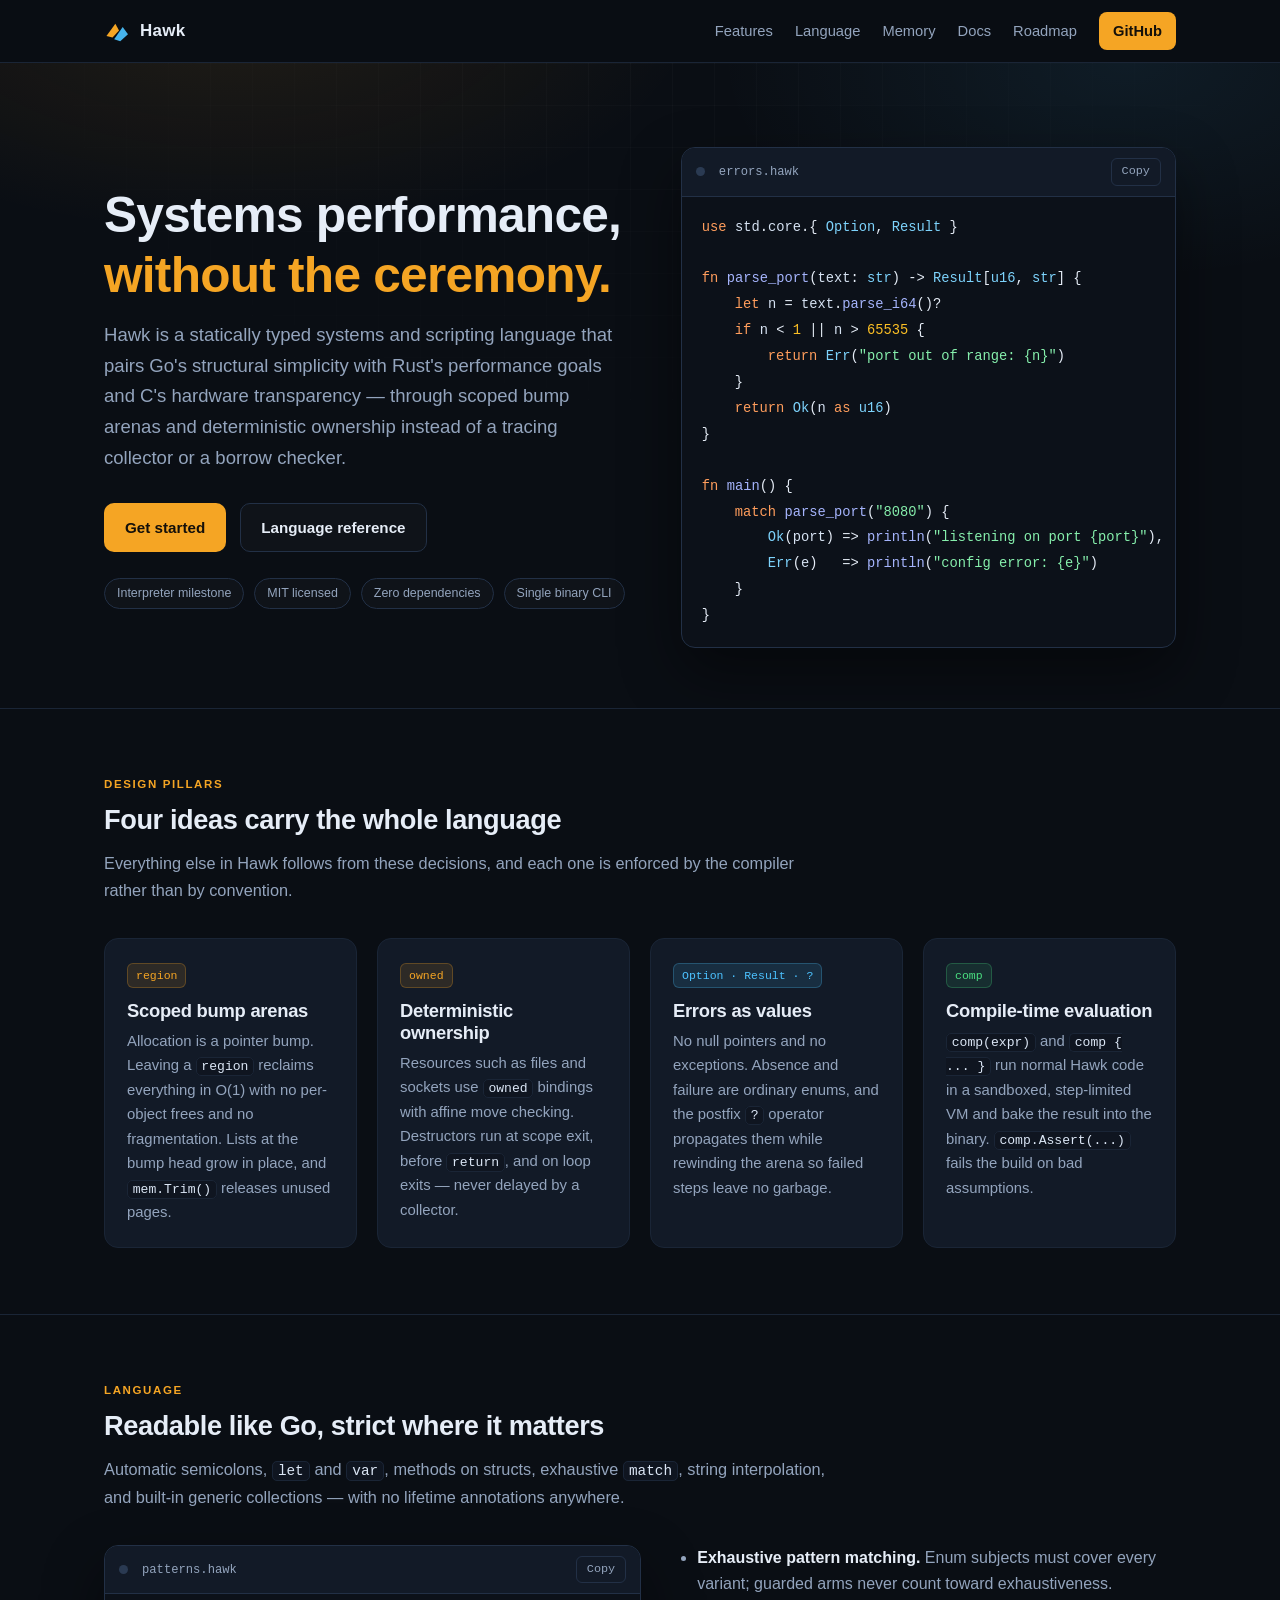
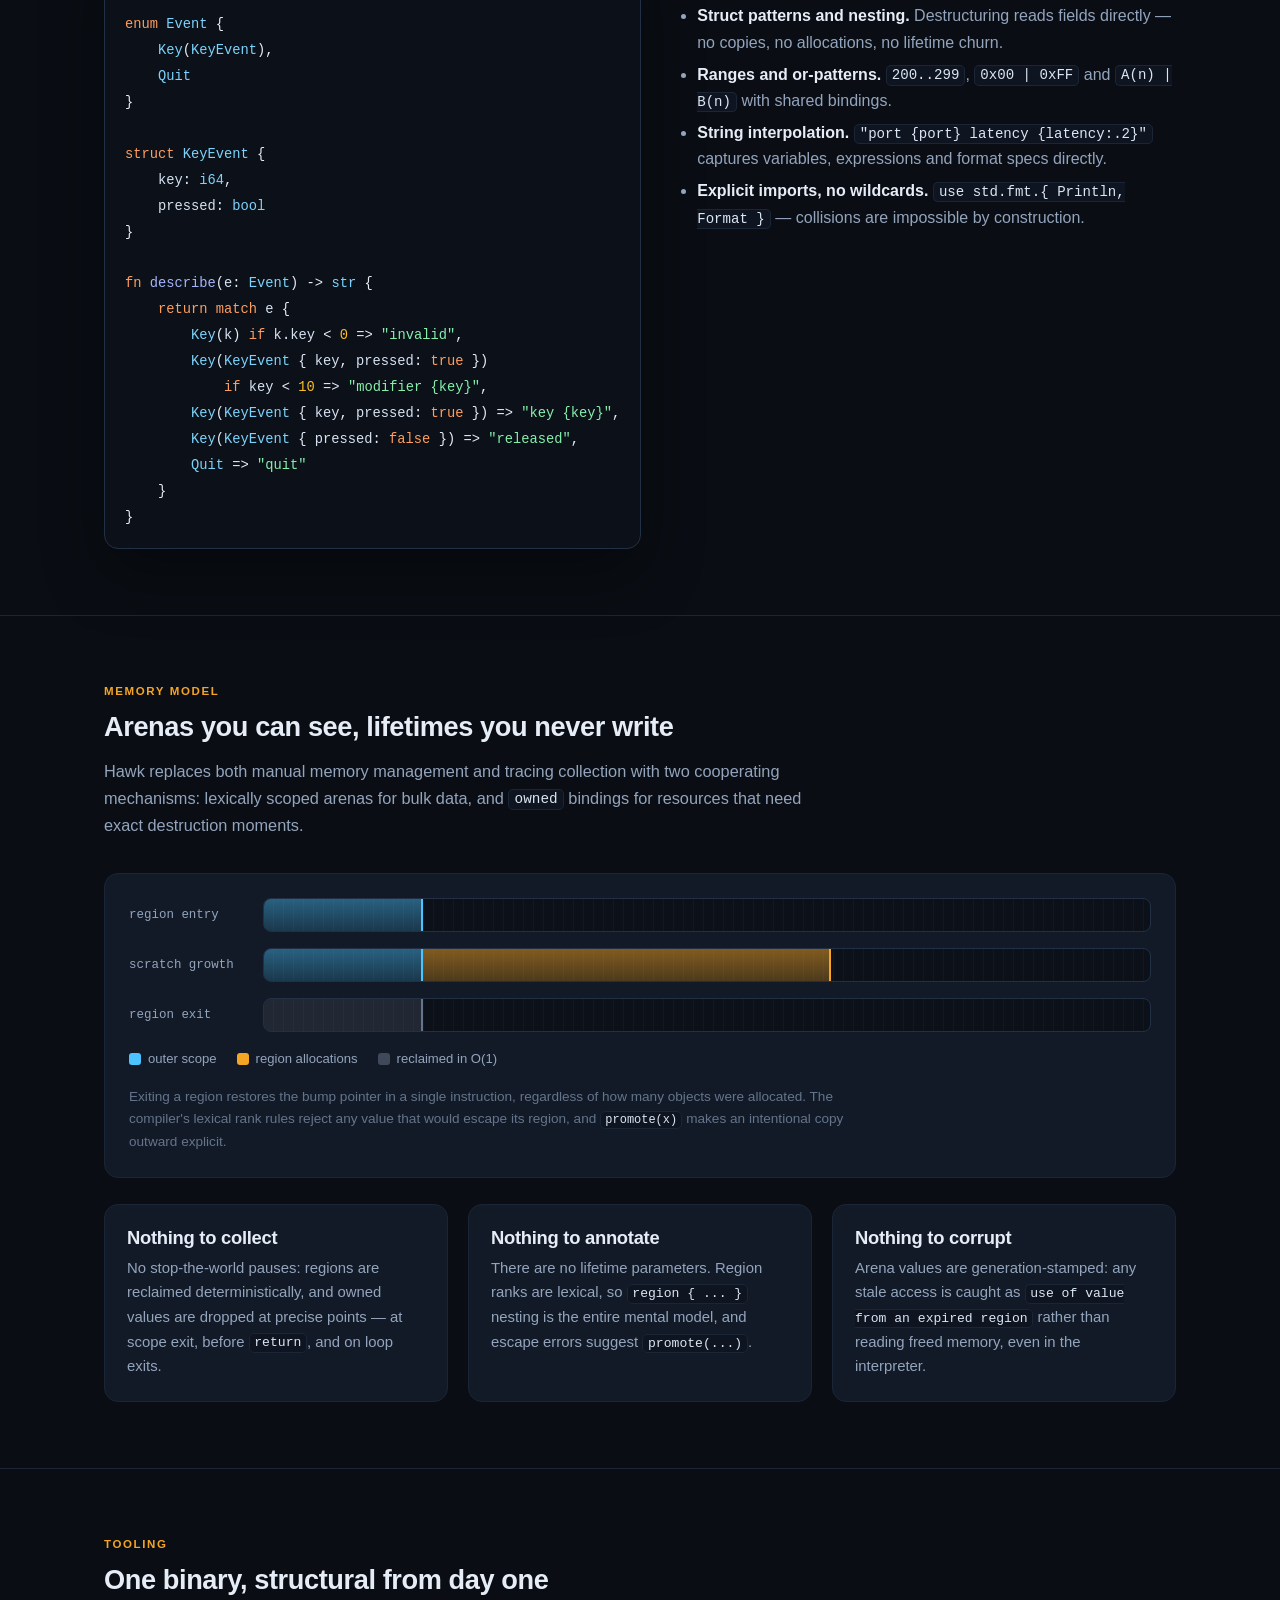
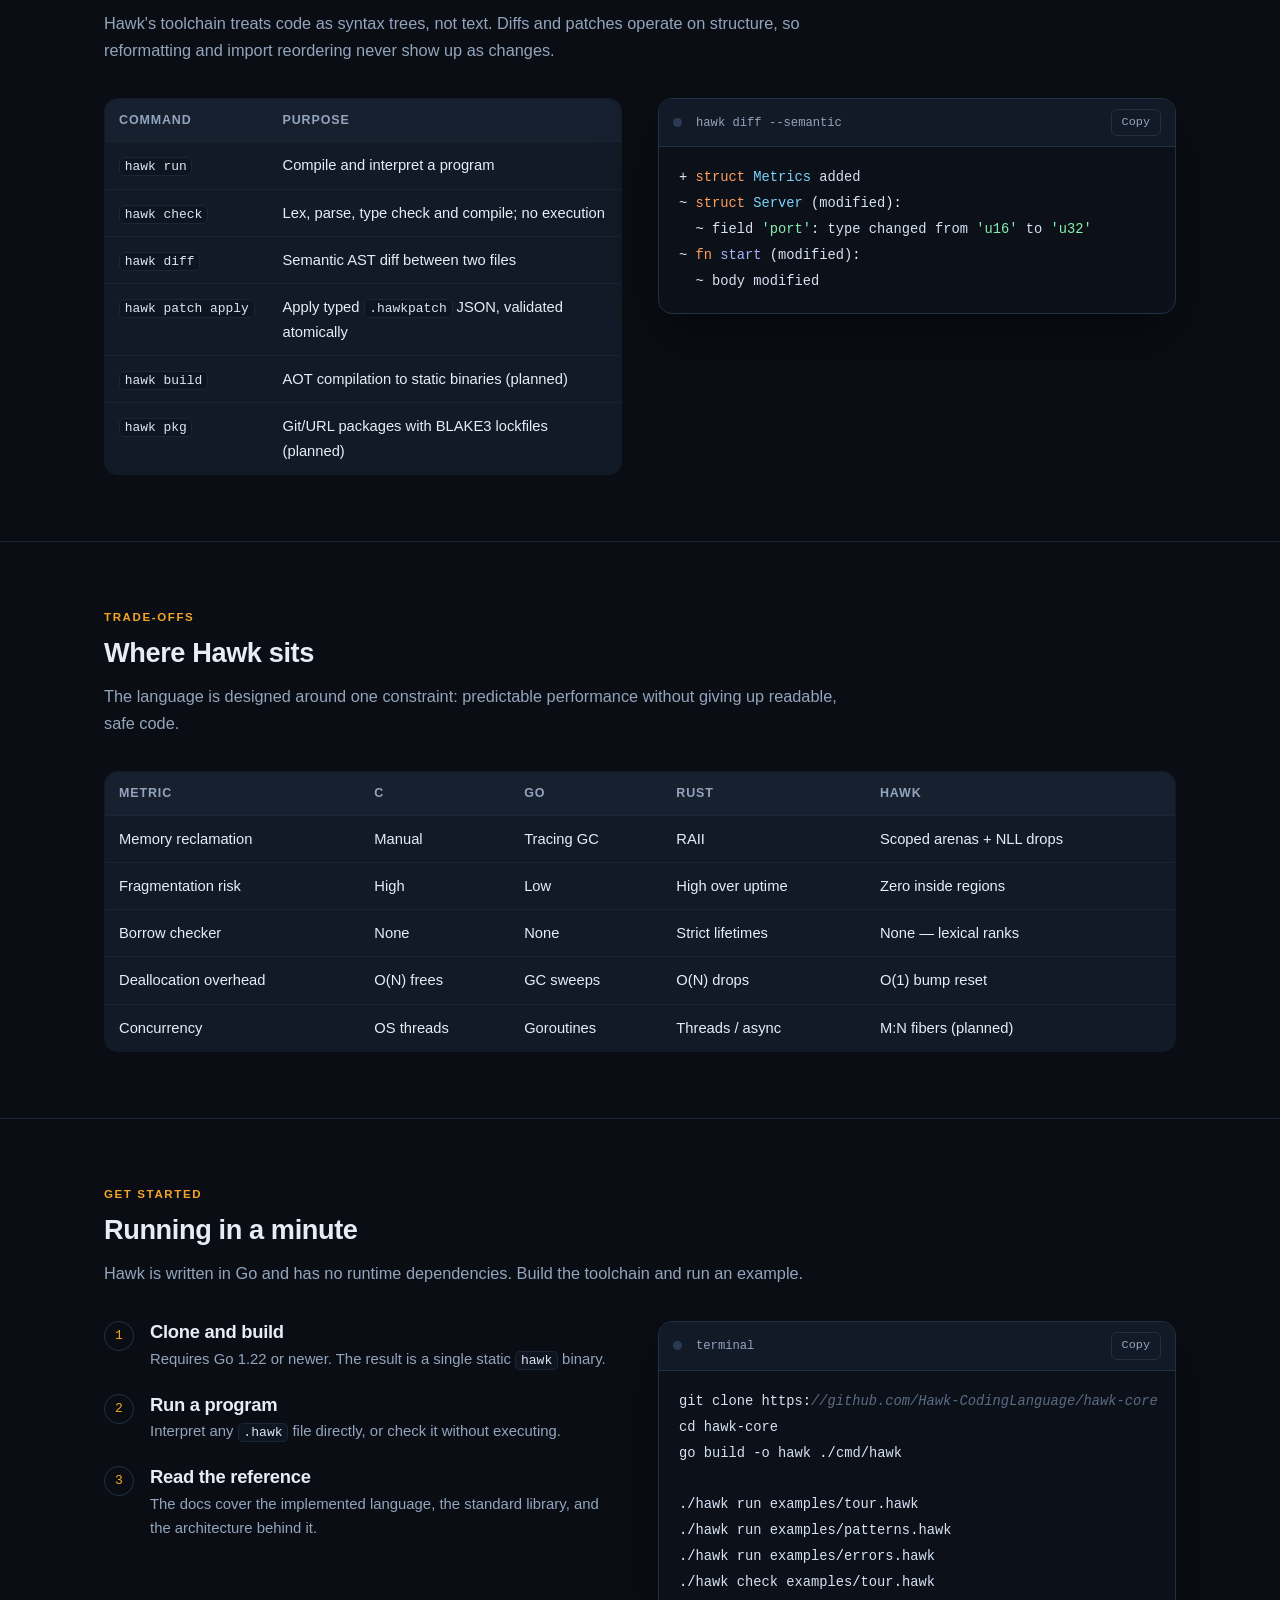
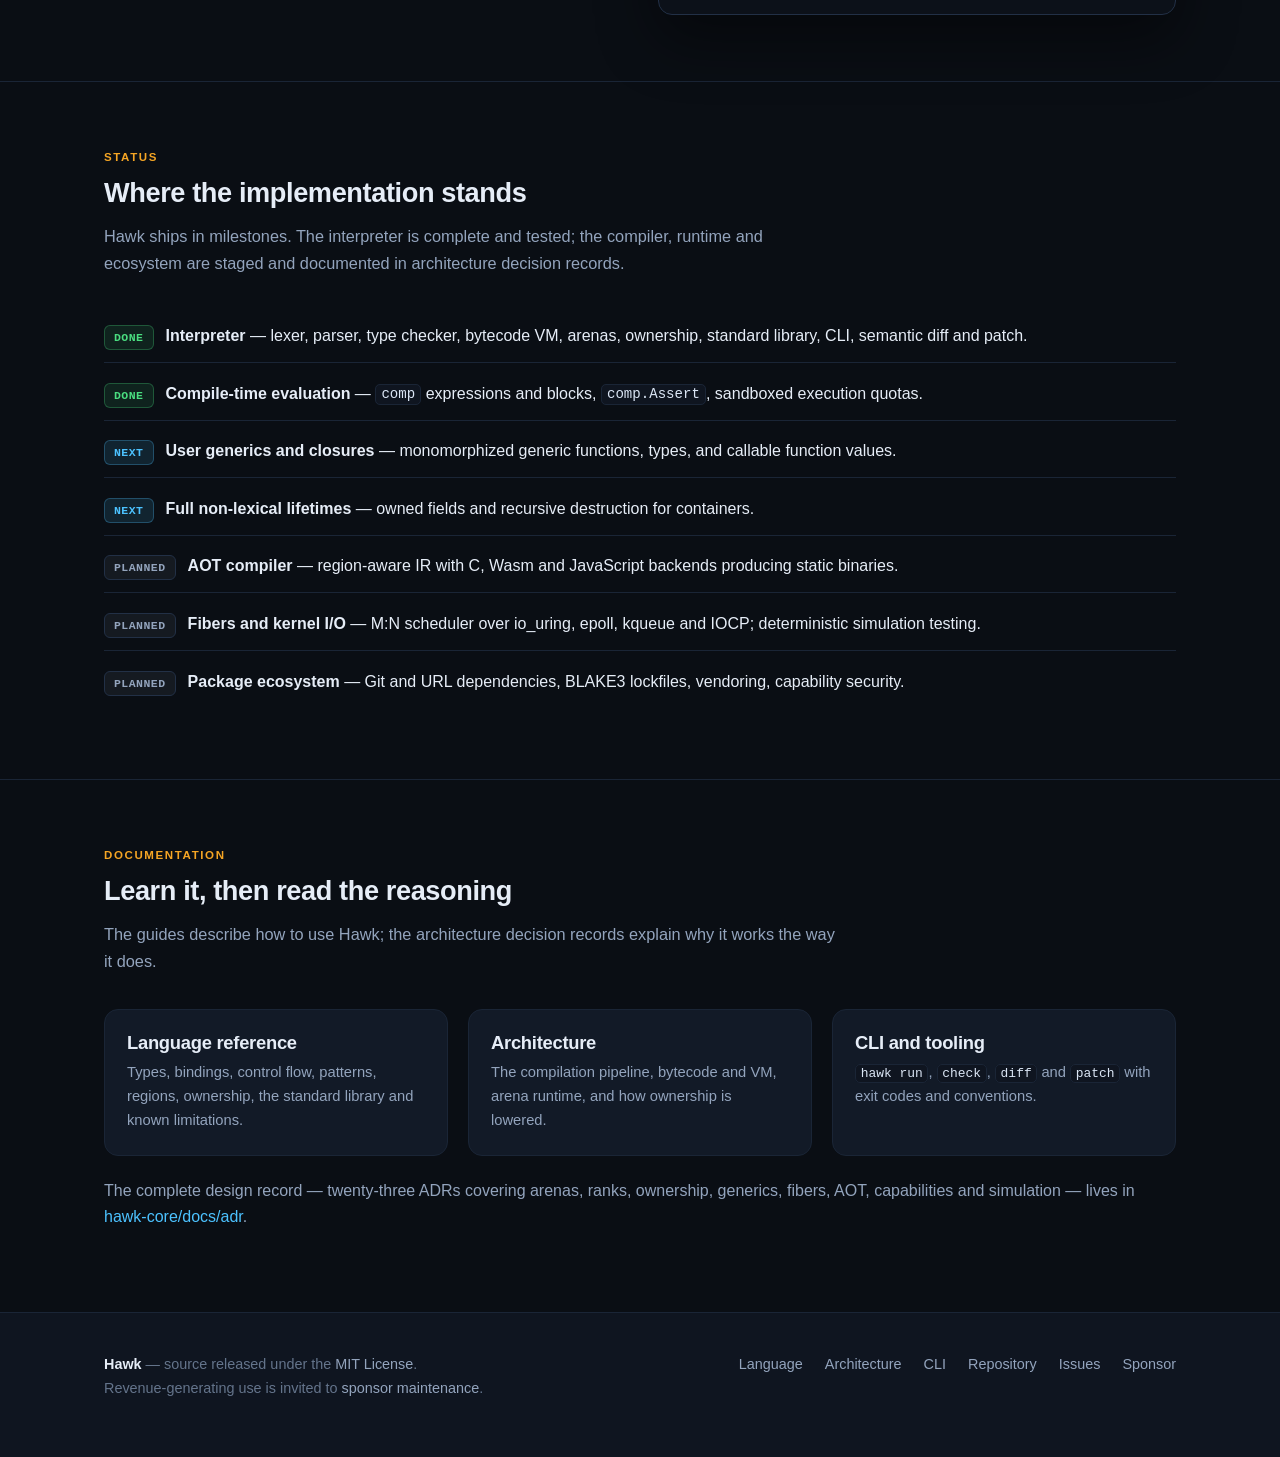
==== index.html @ a1234c40 "Add Hawk language website A dependency-free static site for the Hawk programming language: landing p" ====
<!DOCTYPE html>
<html lang="en">
<head>
<meta charset="utf-8">
<meta name="viewport" content="width=device-width, initial-scale=1">
<title>Hawk — a systems language without a GC or a borrow checker</title>
<meta name="description" content="Hawk is a statically typed systems and scripting language combining Go's structural simplicity, Rust's performance goals, and C's hardware transparency through scoped bump arenas and deterministic ownership.">
<meta property="og:title" content="Hawk — a systems language without a GC or a borrow checker">
<meta property="og:description" content="Scoped arenas, deterministic ownership, errors as values, compile-time evaluation. Interpreted today, AOT-compiled tomorrow.">
<meta property="og:type" content="website">
<link rel="icon" href="assets/logo.svg" type="image/svg+xml">
<link rel="stylesheet" href="assets/style.css">
</head>
<body>
<a class="skip-link" href="#main">Skip to content</a>

<header class="site">
  <div class="wrap nav">
    <a class="brand" href="index.html">
      <svg width="26" height="26" viewBox="0 0 32 32" aria-hidden="true">
        <path d="M3 22 L14 7 L18.5 15.5 L10.5 24 Z" fill="#f5a524"/>
        <path d="M12.5 26 L23 11 L29.5 20 L20 28.5 Z" fill="#4cc2ff" opacity="0.92"/>
      </svg>
      Hawk
    </a>
    <nav class="nav-links" aria-label="Main">
      <a href="#features">Features</a>
      <a href="#language">Language</a>
      <a href="#memory">Memory</a>
      <a href="docs/language.html">Docs</a>
      <a href="#roadmap">Roadmap</a>
      <a class="cta" href="https://github.com/Hawk-CodingLanguage/hawk-core">GitHub</a>
    </nav>
  </div>
</header>

<main id="main">

<section class="hero">
  <div class="wrap hero-grid">
    <div>
      <h1>Systems performance,<br><span class="accent">without the ceremony.</span></h1>
      <p class="lede">
        Hawk is a statically typed systems and scripting language that pairs Go's
        structural simplicity with Rust's performance goals and C's hardware
        transparency — through scoped bump arenas and deterministic ownership
        instead of a tracing collector or a borrow checker.
      </p>
      <div class="hero-actions">
        <a class="btn btn-primary" href="#start">Get started</a>
        <a class="btn btn-ghost" href="docs/language.html">Language reference</a>
      </div>
      <div class="pills">
        <span class="pill">Interpreter milestone</span>
        <span class="pill">MIT licensed</span>
        <span class="pill">Zero dependencies</span>
        <span class="pill">Single binary CLI</span>
      </div>
    </div>

    <div class="code">
      <div class="code-head"><span class="dot"></span><span class="title">errors.hawk</span></div>
      <pre><code class="hawk">use std.core.{ Option, Result }

fn parse_port(text: str) -&gt; Result[u16, str] {
    let n = text.parse_i64()?
    if n &lt; 1 || n &gt; 65535 {
        return Err("port out of range: {n}")
    }
    return Ok(n as u16)
}

fn main() {
    match parse_port("8080") {
        Ok(port) =&gt; println("listening on port {port}"),
        Err(e)   =&gt; println("config error: {e}")
    }
}</code></pre>
    </div>
  </div>
</section>

<section id="features">
  <div class="wrap">
    <div class="section-head">
      <div class="kicker">Design pillars</div>
      <h2>Four ideas carry the whole language</h2>
      <p>Everything else in Hawk follows from these decisions, and each one is enforced by the compiler rather than by convention.</p>
    </div>
    <div class="grid grid-4">
      <div class="card">
        <div class="tag">region</div>
        <h3>Scoped bump arenas</h3>
        <p>Allocation is a pointer bump. Leaving a <code>region</code> reclaims everything in O(1) with no per-object frees and no fragmentation. Lists at the bump head grow in place, and <code>mem.Trim()</code> releases unused pages.</p>
      </div>
      <div class="card">
        <div class="tag">owned</div>
        <h3>Deterministic ownership</h3>
        <p>Resources such as files and sockets use <code>owned</code> bindings with affine move checking. Destructors run at scope exit, before <code>return</code>, and on loop exits — never delayed by a collector.</p>
      </div>
      <div class="card">
        <div class="tag blue">Option · Result · ?</div>
        <h3>Errors as values</h3>
        <p>No null pointers and no exceptions. Absence and failure are ordinary enums, and the postfix <code>?</code> operator propagates them while rewinding the arena so failed steps leave no garbage.</p>
      </div>
      <div class="card">
        <div class="tag green">comp</div>
        <h3>Compile-time evaluation</h3>
        <p><code>comp(expr)</code> and <code>comp { ... }</code> run normal Hawk code in a sandboxed, step-limited VM and bake the result into the binary. <code>comp.Assert(...)</code> fails the build on bad assumptions.</p>
      </div>
    </div>
  </div>
</section>

<section id="language">
  <div class="wrap">
    <div class="section-head">
      <div class="kicker">Language</div>
      <h2>Readable like Go, strict where it matters</h2>
      <p>Automatic semicolons, <code>let</code> and <code>var</code>, methods on structs, exhaustive <code>match</code>, string interpolation, and built-in generic collections — with no lifetime annotations anywhere.</p>
    </div>

    <div class="split">
      <div>
        <div class="code">
          <div class="code-head"><span class="dot"></span><span class="title">patterns.hawk</span></div>
          <pre><code class="hawk">enum Event {
    Key(KeyEvent),
    Quit
}

struct KeyEvent {
    key: i64,
    pressed: bool
}

fn describe(e: Event) -&gt; str {
    return match e {
        Key(k) if k.key &lt; 0 =&gt; "invalid",
        Key(KeyEvent { key, pressed: true })
            if key &lt; 10 =&gt; "modifier {key}",
        Key(KeyEvent { key, pressed: true }) =&gt; "key {key}",
        Key(KeyEvent { pressed: false }) =&gt; "released",
        Quit =&gt; "quit"
    }
}</code></pre>
        </div>
      </div>
      <div class="prose">
        <ul>
          <li><strong>Exhaustive pattern matching.</strong> Enum subjects must cover every variant; guarded arms never count toward exhaustiveness.</li>
          <li><strong>Struct patterns and nesting.</strong> Destructuring reads fields directly — no copies, no allocations, no lifetime churn.</li>
          <li><strong>Ranges and or-patterns.</strong> <code>200..299</code>, <code>0x00 | 0xFF</code> and <code>A(n) | B(n)</code> with shared bindings.</li>
          <li><strong>String interpolation.</strong> <code>"port {port} latency {latency:.2}"</code> captures variables, expressions and format specs directly.</li>
          <li><strong>Explicit imports, no wildcards.</strong> <code>use std.fmt.{ Println, Format }</code> — collisions are impossible by construction.</li>
        </ul>
      </div>
    </div>
  </div>
</section>

<section id="memory">
  <div class="wrap">
    <div class="section-head">
      <div class="kicker">Memory model</div>
      <h2>Arenas you can see, lifetimes you never write</h2>
      <p>Hawk replaces both manual memory management and tracing collection with two cooperating mechanisms: lexically scoped arenas for bulk data, and <code>owned</code> bindings for resources that need exact destruction moments.</p>
    </div>

    <div class="arena">
      <div class="arena-row">
        <div class="arena-label">region entry</div>
        <div class="arena-track">
          <div class="arena-used blue" style="width: 18%"></div>
        </div>
      </div>
      <div class="arena-row">
        <div class="arena-label">scratch growth</div>
        <div class="arena-track">
          <div class="arena-used blue" style="width: 18%"></div>
          <div class="arena-used" style="width: 46%"></div>
        </div>
      </div>
      <div class="arena-row">
        <div class="arena-label">region exit</div>
        <div class="arena-track">
          <div class="arena-used grey" style="width: 18%"></div>
        </div>
      </div>
      <div class="arena-legend">
        <span class="legend-key"><span class="legend-swatch" style="background:#4cc2ff"></span> outer scope</span>
        <span class="legend-key"><span class="legend-swatch" style="background:#f5a524"></span> region allocations</span>
        <span class="legend-key"><span class="legend-swatch" style="background:rgba(148,163,184,0.35)"></span> reclaimed in O(1)</span>
      </div>
      <p class="arena-note" style="margin-top:16px;margin-bottom:0">
        Exiting a region restores the bump pointer in a single instruction, regardless of how many
        objects were allocated. The compiler's lexical rank rules reject any value that would escape
        its region, and <code>promote(x)</code> makes an intentional copy outward explicit.
      </p>
    </div>

    <div class="grid grid-3" style="margin-top:26px">
      <div class="card">
        <h3>Nothing to collect</h3>
        <p>No stop-the-world pauses: regions are reclaimed deterministically, and owned values are dropped at precise points — at scope exit, before <code>return</code>, and on loop exits.</p>
      </div>
      <div class="card">
        <h3>Nothing to annotate</h3>
        <p>There are no lifetime parameters. Region ranks are lexical, so <code>region { ... }</code> nesting is the entire mental model, and escape errors suggest <code>promote(...)</code>.</p>
      </div>
      <div class="card">
        <h3>Nothing to corrupt</h3>
        <p>Arena values are generation-stamped: any stale access is caught as <code>use of value from an expired region</code> rather than reading freed memory, even in the interpreter.</p>
      </div>
    </div>
  </div>
</section>

<section id="tooling">
  <div class="wrap">
    <div class="section-head">
      <div class="kicker">Tooling</div>
      <h2>One binary, structural from day one</h2>
      <p>Hawk's toolchain treats code as syntax trees, not text. Diffs and patches operate on structure, so reformatting and import reordering never show up as changes.</p>
    </div>

    <div class="split">
      <div>
        <table>
          <thead><tr><th>Command</th><th>Purpose</th></tr></thead>
          <tbody>
            <tr><td><code>hawk run</code></td><td>Compile and interpret a program</td></tr>
            <tr><td><code>hawk check</code></td><td>Lex, parse, type check and compile; no execution</td></tr>
            <tr><td><code>hawk diff</code></td><td>Semantic AST diff between two files</td></tr>
            <tr><td><code>hawk patch apply</code></td><td>Apply typed <code>.hawkpatch</code> JSON, validated atomically</td></tr>
            <tr><td><code>hawk build</code></td><td>AOT compilation to static binaries (planned)</td></tr>
            <tr><td><code>hawk pkg</code></td><td>Git/URL packages with BLAKE3 lockfiles (planned)</td></tr>
          </tbody>
        </table>
      </div>
      <div>
        <div class="code">
          <div class="code-head"><span class="dot"></span><span class="title">hawk diff --semantic</span></div>
          <pre><code class="hawk">+ struct Metrics added
~ struct Server (modified):
  ~ field 'port': type changed from 'u16' to 'u32'
~ fn start (modified):
  ~ body modified</code></pre>
        </div>
      </div>
    </div>
  </div>
</section>

<section id="compare">
  <div class="wrap">
    <div class="section-head">
      <div class="kicker">Trade-offs</div>
      <h2>Where Hawk sits</h2>
      <p>The language is designed around one constraint: predictable performance without giving up readable, safe code.</p>
    </div>
    <table>
      <thead>
        <tr><th>Metric</th><th>C</th><th>Go</th><th>Rust</th><th>Hawk</th></tr>
      </thead>
      <tbody>
        <tr><td>Memory reclamation</td><td>Manual</td><td>Tracing GC</td><td>RAII</td><td>Scoped arenas + NLL drops</td></tr>
        <tr><td>Fragmentation risk</td><td>High</td><td>Low</td><td>High over uptime</td><td>Zero inside regions</td></tr>
        <tr><td>Borrow checker</td><td>None</td><td>None</td><td>Strict lifetimes</td><td>None — lexical ranks</td></tr>
        <tr><td>Deallocation overhead</td><td>O(N) frees</td><td>GC sweeps</td><td>O(N) drops</td><td>O(1) bump reset</td></tr>
        <tr><td>Concurrency</td><td>OS threads</td><td>Goroutines</td><td>Threads / async</td><td>M:N fibers (planned)</td></tr>
      </tbody>
    </table>
  </div>
</section>

<section id="start">
  <div class="wrap">
    <div class="section-head">
      <div class="kicker">Get started</div>
      <h2>Running in a minute</h2>
      <p>Hawk is written in Go and has no runtime dependencies. Build the toolchain and run an example.</p>
    </div>
    <div class="split">
      <div>
        <div class="step">
          <div class="step-num">1</div>
          <div>
            <h3>Clone and build</h3>
            <p>Requires Go 1.22 or newer. The result is a single static <code>hawk</code> binary.</p>
          </div>
        </div>
        <div class="step">
          <div class="step-num">2</div>
          <div>
            <h3>Run a program</h3>
            <p>Interpret any <code>.hawk</code> file directly, or check it without executing.</p>
          </div>
        </div>
        <div class="step">
          <div class="step-num">3</div>
          <div>
            <h3>Read the reference</h3>
            <p>The docs cover the implemented language, the standard library, and the architecture behind it.</p>
          </div>
        </div>
      </div>
      <div class="code">
        <div class="code-head"><span class="dot"></span><span class="title">terminal</span></div>
        <pre><code class="hawk">git clone https://github.com/Hawk-CodingLanguage/hawk-core
cd hawk-core
go build -o hawk ./cmd/hawk

./hawk run examples/tour.hawk
./hawk run examples/patterns.hawk
./hawk run examples/errors.hawk
./hawk check examples/tour.hawk</code></pre>
      </div>
    </div>
  </div>
</section>

<section id="roadmap">
  <div class="wrap">
    <div class="section-head">
      <div class="kicker">Status</div>
      <h2>Where the implementation stands</h2>
      <p>Hawk ships in milestones. The interpreter is complete and tested; the compiler, runtime and ecosystem are staged and documented in architecture decision records.</p>
    </div>
    <ul class="status">
      <li>
        <span class="badge done">Done</span>
        <span><span class="what">Interpreter</span> — lexer, parser, type checker, bytecode VM, arenas, ownership, standard library, CLI, semantic diff and patch.</span>
      </li>
      <li>
        <span class="badge done">Done</span>
        <span><span class="what">Compile-time evaluation</span> — <code>comp</code> expressions and blocks, <code>comp.Assert</code>, sandboxed execution quotas.</span>
      </li>
      <li>
        <span class="badge next">Next</span>
        <span><span class="what">User generics and closures</span> — monomorphized generic functions, types, and callable function values.</span>
      </li>
      <li>
        <span class="badge next">Next</span>
        <span><span class="what">Full non-lexical lifetimes</span> — owned fields and recursive destruction for containers.</span>
      </li>
      <li>
        <span class="badge plan">Planned</span>
        <span><span class="what">AOT compiler</span> — region-aware IR with C, Wasm and JavaScript backends producing static binaries.</span>
      </li>
      <li>
        <span class="badge plan">Planned</span>
        <span><span class="what">Fibers and kernel I/O</span> — M:N scheduler over io_uring, epoll, kqueue and IOCP; deterministic simulation testing.</span>
      </li>
      <li>
        <span class="badge plan">Planned</span>
        <span><span class="what">Package ecosystem</span> — Git and URL dependencies, BLAKE3 lockfiles, vendoring, capability security.</span>
      </li>
    </ul>
  </div>
</section>

<section id="docs">
  <div class="wrap">
    <div class="section-head">
      <div class="kicker">Documentation</div>
      <h2>Learn it, then read the reasoning</h2>
      <p>The guides describe how to use Hawk; the architecture decision records explain why it works the way it does.</p>
    </div>
    <div class="grid grid-3">
      <a class="card doc-card" href="docs/language.html">
        <h3>Language reference</h3>
        <p>Types, bindings, control flow, patterns, regions, ownership, the standard library and known limitations.</p>
      </a>
      <a class="card doc-card" href="docs/architecture.html">
        <h3>Architecture</h3>
        <p>The compilation pipeline, bytecode and VM, arena runtime, and how ownership is lowered.</p>
      </a>
      <a class="card doc-card" href="docs/cli.html">
        <h3>CLI and tooling</h3>
        <p><code>hawk run</code>, <code>check</code>, <code>diff</code> and <code>patch</code> with exit codes and conventions.</p>
      </a>
    </div>
    <p style="margin-top:22px;color:var(--muted)">
      The complete design record — twenty-three ADRs covering arenas, ranks, ownership, generics,
      fibers, AOT, capabilities and simulation — lives in
      <a href="https://github.com/Hawk-CodingLanguage/hawk-core/tree/main/docs/adr">hawk-core/docs/adr</a>.
    </p>
  </div>
</section>

</main>

<footer class="site">
  <div class="wrap footer-grid">
    <div>
      <strong style="color:var(--text)">Hawk</strong> — source released under the
      <a href="https://github.com/Hawk-CodingLanguage/hawk-core/blob/main/LICENSE">MIT License</a>.
      <br>
      Revenue-generating use is invited to
      <a href="https://github.com/sponsors/Hawk-CodingLanguage">sponsor maintenance</a>.
    </div>
    <div class="footer-links">
      <a href="docs/language.html">Language</a>
      <a href="docs/architecture.html">Architecture</a>
      <a href="docs/cli.html">CLI</a>
      <a href="https://github.com/Hawk-CodingLanguage/hawk-core">Repository</a>
      <a href="https://github.com/Hawk-CodingLanguage/hawk-core/issues">Issues</a>
      <a href="https://github.com/sponsors/Hawk-CodingLanguage">Sponsor</a>
    </div>
  </div>
</footer>

<script src="assets/highlight.js"></script>
</body>
</html>
---- assets/style.css ----
:root {
  --bg: #0a0e14;
  --bg-soft: #0f1520;
  --panel: #121a27;
  --panel-2: #16202f;
  --border: #223046;
  --border-soft: #1a2536;
  --text: #e6edf7;
  --muted: #93a4bd;
  --faint: #64748b;
  --accent: #f5a524;
  --accent-soft: #f7b955;
  --accent-dim: rgba(245, 165, 36, 0.12);
  --blue: #4cc2ff;
  --blue-dim: rgba(76, 194, 255, 0.12);
  --green: #4ade80;
  --red: #f87171;
  --radius: 14px;
  --radius-sm: 9px;
  --mono: ui-monospace, "SF Mono", SFMono-Regular, Menlo, Consolas, "Liberation Mono", monospace;
  --sans: -apple-system, BlinkMacSystemFont, "Segoe UI", Roboto, "Helvetica Neue", Arial, sans-serif;
  --maxw: 1120px;
}

* { box-sizing: border-box; }

html { scroll-behavior: smooth; }

body {
  margin: 0;
  background: var(--bg);
  color: var(--text);
  font-family: var(--sans);
  font-size: 16px;
  line-height: 1.65;
  -webkit-font-smoothing: antialiased;
  text-rendering: optimizeLegibility;
}

::selection { background: rgba(245, 165, 36, 0.28); }

a { color: var(--blue); text-decoration: none; }
a:hover { text-decoration: underline; }

h1, h2, h3, h4 { line-height: 1.2; margin: 0 0 0.5em; font-weight: 650; letter-spacing: -0.015em; }
h1 { font-size: 2.6rem; }
h2 { font-size: 1.7rem; margin-top: 0; }
h3 { font-size: 1.15rem; }
p { margin: 0 0 1em; }
ul, ol { margin: 0 0 1em; padding-left: 1.25em; }
li { margin-bottom: 0.35em; }

code, pre, kbd { font-family: var(--mono); }
code {
  font-size: 0.88em;
  background: var(--bg-soft);
  border: 1px solid var(--border-soft);
  border-radius: 5px;
  padding: 0.08em 0.36em;
  color: #dbe6f5;
}
pre code { background: none; border: 0; padding: 0; font-size: 0.86rem; color: inherit; }

.skip-link {
  position: absolute; left: -9999px; top: 0;
  background: var(--accent); color: #131313; padding: 10px 16px; z-index: 100;
  border-radius: 0 0 var(--radius-sm) 0;
}
.skip-link:focus { left: 0; }

.wrap { max-width: var(--maxw); margin: 0 auto; padding: 0 24px; }

/* ---------- header ---------- */
header.site {
  position: sticky; top: 0; z-index: 50;
  background: rgba(10, 14, 20, 0.82);
  backdrop-filter: blur(10px);
  border-bottom: 1px solid var(--border-soft);
}
.nav {
  display: flex; align-items: center; gap: 26px;
  height: 62px;
}
.brand {
  display: flex; align-items: center; gap: 10px;
  color: var(--text); font-weight: 700; font-size: 1.06rem; letter-spacing: 0.02em;
}
.brand:hover { text-decoration: none; }
.brand svg { display: block; }
.nav-links { display: flex; gap: 22px; margin-left: auto; align-items: center; }
.nav-links a { color: var(--muted); font-size: 0.92rem; font-weight: 500; }
.nav-links a:hover { color: var(--text); text-decoration: none; }
.nav-links a.cta {
  color: #14100a; background: var(--accent); padding: 7px 14px; border-radius: 8px;
  font-weight: 650;
}
.nav-links a.cta:hover { background: var(--accent-soft); }

/* ---------- hero ---------- */
.hero {
  position: relative; overflow: hidden;
  padding: 84px 0 60px;
  background:
    radial-gradient(760px 380px at 18% -10%, rgba(245, 165, 36, 0.10), transparent 62%),
    radial-gradient(680px 360px at 88% 0%, rgba(76, 194, 255, 0.08), transparent 60%);
  border-bottom: 1px solid var(--border-soft);
}
.hero::after {
  content: ""; position: absolute; inset: 0; pointer-events: none;
  background-image:
    linear-gradient(rgba(255,255,255,0.022) 1px, transparent 1px),
    linear-gradient(90deg, rgba(255,255,255,0.022) 1px, transparent 1px);
  background-size: 42px 42px;
  mask-image: radial-gradient(70% 80% at 50% 0%, black, transparent 85%);
}
.hero .wrap { position: relative; z-index: 1; }
.hero-grid {
  display: grid; grid-template-columns: 1.06fr 1fr; gap: 52px; align-items: center;
}
.hero h1 { font-size: 3.1rem; margin-bottom: 0.3em; }
.hero h1 .accent { color: var(--accent); }
.hero .lede { font-size: 1.16rem; color: var(--muted); max-width: 34em; margin-bottom: 1.6em; }
.hero-actions { display: flex; gap: 14px; flex-wrap: wrap; margin-bottom: 26px; }
.btn {
  display: inline-block; padding: 11px 20px; border-radius: 10px;
  font-weight: 650; font-size: 0.95rem; border: 1px solid transparent;
}
.btn:hover { text-decoration: none; }
.btn-primary { background: var(--accent); color: #14100a; }
.btn-primary:hover { background: var(--accent-soft); }
.btn-ghost { border-color: var(--border); color: var(--text); background: rgba(255,255,255,0.02); }
.btn-ghost:hover { border-color: var(--faint); }
.pills { display: flex; gap: 10px; flex-wrap: wrap; }
.pill {
  font-size: 0.78rem; color: var(--muted); border: 1px solid var(--border);
  border-radius: 999px; padding: 4px 12px; background: rgba(255,255,255,0.02);
}

/* ---------- code windows ---------- */
.code {
  background: #0c1119;
  border: 1px solid var(--border);
  border-radius: var(--radius);
  overflow: hidden;
  box-shadow: 0 24px 60px rgba(0, 0, 0, 0.45);
}
.code-head {
  display: flex; align-items: center; gap: 10px;
  padding: 10px 14px;
  background: var(--panel);
  border-bottom: 1px solid var(--border);
  font-family: var(--mono); font-size: 0.76rem; color: var(--muted);
}
.code-head .dot { width: 9px; height: 9px; border-radius: 50%; background: #2a3a52; }
.code-head .title { margin-left: 4px; }
.code-head .copy {
  margin-left: auto; font: inherit; font-size: 0.74rem;
  background: transparent; color: var(--muted); border: 1px solid var(--border);
  border-radius: 6px; padding: 3px 10px; cursor: pointer;
}
.code-head .copy:hover { color: var(--text); border-color: var(--faint); }
.code pre { margin: 0; padding: 18px 20px; overflow-x: auto; line-height: 1.62; }

/* syntax */
.tok-k { color: #ff9d5c; }
.tok-t { color: #7dd3fc; }
.tok-f { color: #a5b4fc; }
.tok-s { color: #86efac; }
.tok-n { color: #fbbf24; }
.tok-c { color: #5b6b82; font-style: italic; }
.tok-p { color: #d6e2f2; }

/* ---------- sections ---------- */
section { padding: 66px 0; border-bottom: 1px solid var(--border-soft); }
section:last-of-type { border-bottom: 0; }
.section-head { max-width: 46rem; margin-bottom: 34px; }
.section-head p { color: var(--muted); font-size: 1.02rem; margin: 0; }
.kicker {
  text-transform: uppercase; letter-spacing: 0.14em; font-size: 0.72rem;
  color: var(--accent); font-weight: 700; margin-bottom: 10px;
}

.grid { display: grid; gap: 20px; }
.grid-2 { grid-template-columns: repeat(2, minmax(0, 1fr)); }
.grid-3 { grid-template-columns: repeat(3, minmax(0, 1fr)); }
.grid-4 { grid-template-columns: repeat(4, minmax(0, 1fr)); }

.card {
  background: var(--panel);
  border: 1px solid var(--border-soft);
  border-radius: var(--radius);
  padding: 22px;
}
.card h3 { margin-bottom: 0.35em; }
.card p { color: var(--muted); font-size: 0.93rem; margin: 0; }
.card .tag {
  display: inline-block; font-family: var(--mono); font-size: 0.72rem;
  color: var(--accent); background: var(--accent-dim);
  border: 1px solid rgba(245, 165, 36, 0.25);
  border-radius: 6px; padding: 2px 8px; margin-bottom: 12px;
}
.card .tag.blue { color: var(--blue); background: var(--blue-dim); border-color: rgba(76,194,255,0.25); }
.card .tag.green { color: var(--green); background: rgba(74,222,128,0.1); border-color: rgba(74,222,128,0.25); }

.feature-icon { display: block; margin-bottom: 14px; color: var(--accent); }

/* memory diagram */
.arena {
  background: var(--panel); border: 1px solid var(--border-soft);
  border-radius: var(--radius); padding: 24px;
}
.arena-row { display: flex; align-items: center; gap: 14px; margin-bottom: 16px; }
.arena-label { font-family: var(--mono); font-size: 0.78rem; color: var(--muted); width: 120px; flex: none; }
.arena-track {
  position: relative; flex: 1; height: 34px; border-radius: 8px;
  background: repeating-linear-gradient(90deg, #0c1119 0 9px, #101828 9px 10px);
  border: 1px solid var(--border);
  display: flex; align-items: center; overflow: hidden;
}
.arena-used { height: 100%; background: linear-gradient(180deg, rgba(245,165,36,0.5), rgba(245,165,36,0.28)); border-right: 2px solid var(--accent); }
.arena-used.blue { background: linear-gradient(180deg, rgba(76,194,255,0.45), rgba(76,194,255,0.22)); border-right-color: var(--blue); }
.arena-used.grey { background: rgba(148,163,184,0.16); border-right-color: var(--faint); }
.arena-note { font-size: 0.85rem; color: var(--faint); max-width: 46rem; }
.arena-legend { display: flex; gap: 20px; flex-wrap: wrap; font-size: 0.82rem; color: var(--muted); margin-top: 8px; }
.legend-key { display: inline-flex; align-items: center; gap: 7px; }
.legend-swatch { width: 12px; height: 12px; border-radius: 3px; display: inline-block; }

/* table */
table {
  width: 100%; border-collapse: collapse; font-size: 0.92rem;
  background: var(--panel); border: 1px solid var(--border-soft); border-radius: var(--radius);
  overflow: hidden;
}
th, td { text-align: left; padding: 11px 14px; border-bottom: 1px solid var(--border-soft); vertical-align: top; }
th { background: var(--panel-2); font-size: 0.78rem; text-transform: uppercase; letter-spacing: 0.07em; color: var(--muted); }
tr:last-child td { border-bottom: 0; }
td code { white-space: nowrap; }

/* split layout */
.split { display: grid; grid-template-columns: 1fr 1fr; gap: 36px; align-items: start; }
.split .prose p { color: var(--muted); }
.prose ul { color: var(--muted); }
.prose strong { color: var(--text); }

/* steps */
.step { display: flex; gap: 16px; margin-bottom: 22px; }
.step-num {
  flex: none; width: 30px; height: 30px; border-radius: 50%;
  border: 1px solid var(--border); color: var(--accent);
  display: flex; align-items: center; justify-content: center;
  font-family: var(--mono); font-size: 0.82rem;
}
.step h3 { margin-bottom: 0.2em; }
.step p { color: var(--muted); margin: 0; font-size: 0.93rem; }

/* status list */
.status { list-style: none; padding: 0; margin: 0; }
.status li {
  display: flex; gap: 12px; align-items: baseline;
  padding: 12px 0; border-bottom: 1px solid var(--border-soft);
}
.status li:last-child { border-bottom: 0; }
.status .badge {
  flex: none; font-family: var(--mono); font-size: 0.72rem; letter-spacing: 0.04em;
  border-radius: 6px; padding: 2px 9px; text-transform: uppercase; font-weight: 600;
}
.badge.done { color: var(--green); background: rgba(74,222,128,0.1); border: 1px solid rgba(74,222,128,0.28); }
.badge.next { color: var(--blue); background: var(--blue-dim); border: 1px solid rgba(76,194,255,0.28); }
.badge.plan { color: var(--muted); background: rgba(148,163,184,0.08); border: 1px solid var(--border); }
.status .what { color: var(--text); font-weight: 550; }
.status .why { color: var(--faint); font-size: 0.88rem; display: block; }

/* doc cards */
.doc-card { display: block; color: inherit; }
.doc-card:hover { text-decoration: none; border-color: var(--faint); }
.doc-card h3 { margin-bottom: 0.3em; }
.doc-card p { color: var(--muted); font-size: 0.92rem; margin: 0; }

/* footer */
footer.site {
  padding: 40px 0 56px; color: var(--faint); font-size: 0.9rem;
  background: var(--bg-soft); border-top: 1px solid var(--border-soft);
}
.footer-grid { display: flex; gap: 40px; flex-wrap: wrap; justify-content: space-between; }
footer.site a { color: var(--muted); }
footer.site a:hover { color: var(--text); }
.footer-links { display: flex; gap: 22px; flex-wrap: wrap; }

/* docs pages */
.doc-wrap { max-width: 860px; margin: 0 auto; padding: 56px 24px 80px; }
.doc-wrap h1 { font-size: 2.1rem; }
.doc-wrap h2 { margin-top: 2.4em; padding-top: 0.6em; border-top: 1px solid var(--border-soft); }
.doc-wrap h3 { margin-top: 1.8em; }
.doc-wrap p, .doc-wrap li { color: #c3d0e2; }
.doc-wrap .lead { color: var(--muted); font-size: 1.08rem; }
.doc-wrap .code { margin: 18px 0 26px; }
.doc-wrap .callout {
  border-left: 3px solid var(--accent); background: var(--accent-dim);
  border-radius: 0 var(--radius-sm) var(--radius-sm) 0;
  padding: 14px 18px; margin: 20px 0; color: #e8d9bd; font-size: 0.94rem;
}
.doc-wrap .callout.blue { border-left-color: var(--blue); background: var(--blue-dim); color: #cfe8f7; }
.toc {
  border: 1px solid var(--border-soft); background: var(--panel);
  border-radius: var(--radius); padding: 18px 22px; margin-bottom: 36px;
}
.toc h3 { margin: 0 0 0.5em; font-size: 0.86rem; text-transform: uppercase; letter-spacing: 0.09em; color: var(--muted); }
.toc ol { margin: 0; padding-left: 1.2em; }
.toc li { margin: 0.2em 0; }
.toc a { color: var(--muted); }
.toc a:hover { color: var(--text); }
.doc-footer { margin-top: 56px; padding-top: 22px; border-top: 1px solid var(--border-soft); color: var(--faint); font-size: 0.88rem; }

@media (max-width: 980px) {
  .hero-grid { grid-template-columns: 1fr; gap: 40px; }
  .grid-4 { grid-template-columns: repeat(2, minmax(0, 1fr)); }
  .grid-3 { grid-template-columns: repeat(2, minmax(0, 1fr)); }
  .split { grid-template-columns: 1fr; }
}
@media (max-width: 640px) {
  .hero h1 { font-size: 2.2rem; }
  .grid-2, .grid-3, .grid-4 { grid-template-columns: 1fr; }
  .nav-links { gap: 14px; }
  .nav-links a:not(.cta) { display: none; }
  .nav-links a.cta { display: inline-block; }
  table { font-size: 0.84rem; }
  th, td { padding: 9px 10px; }
}
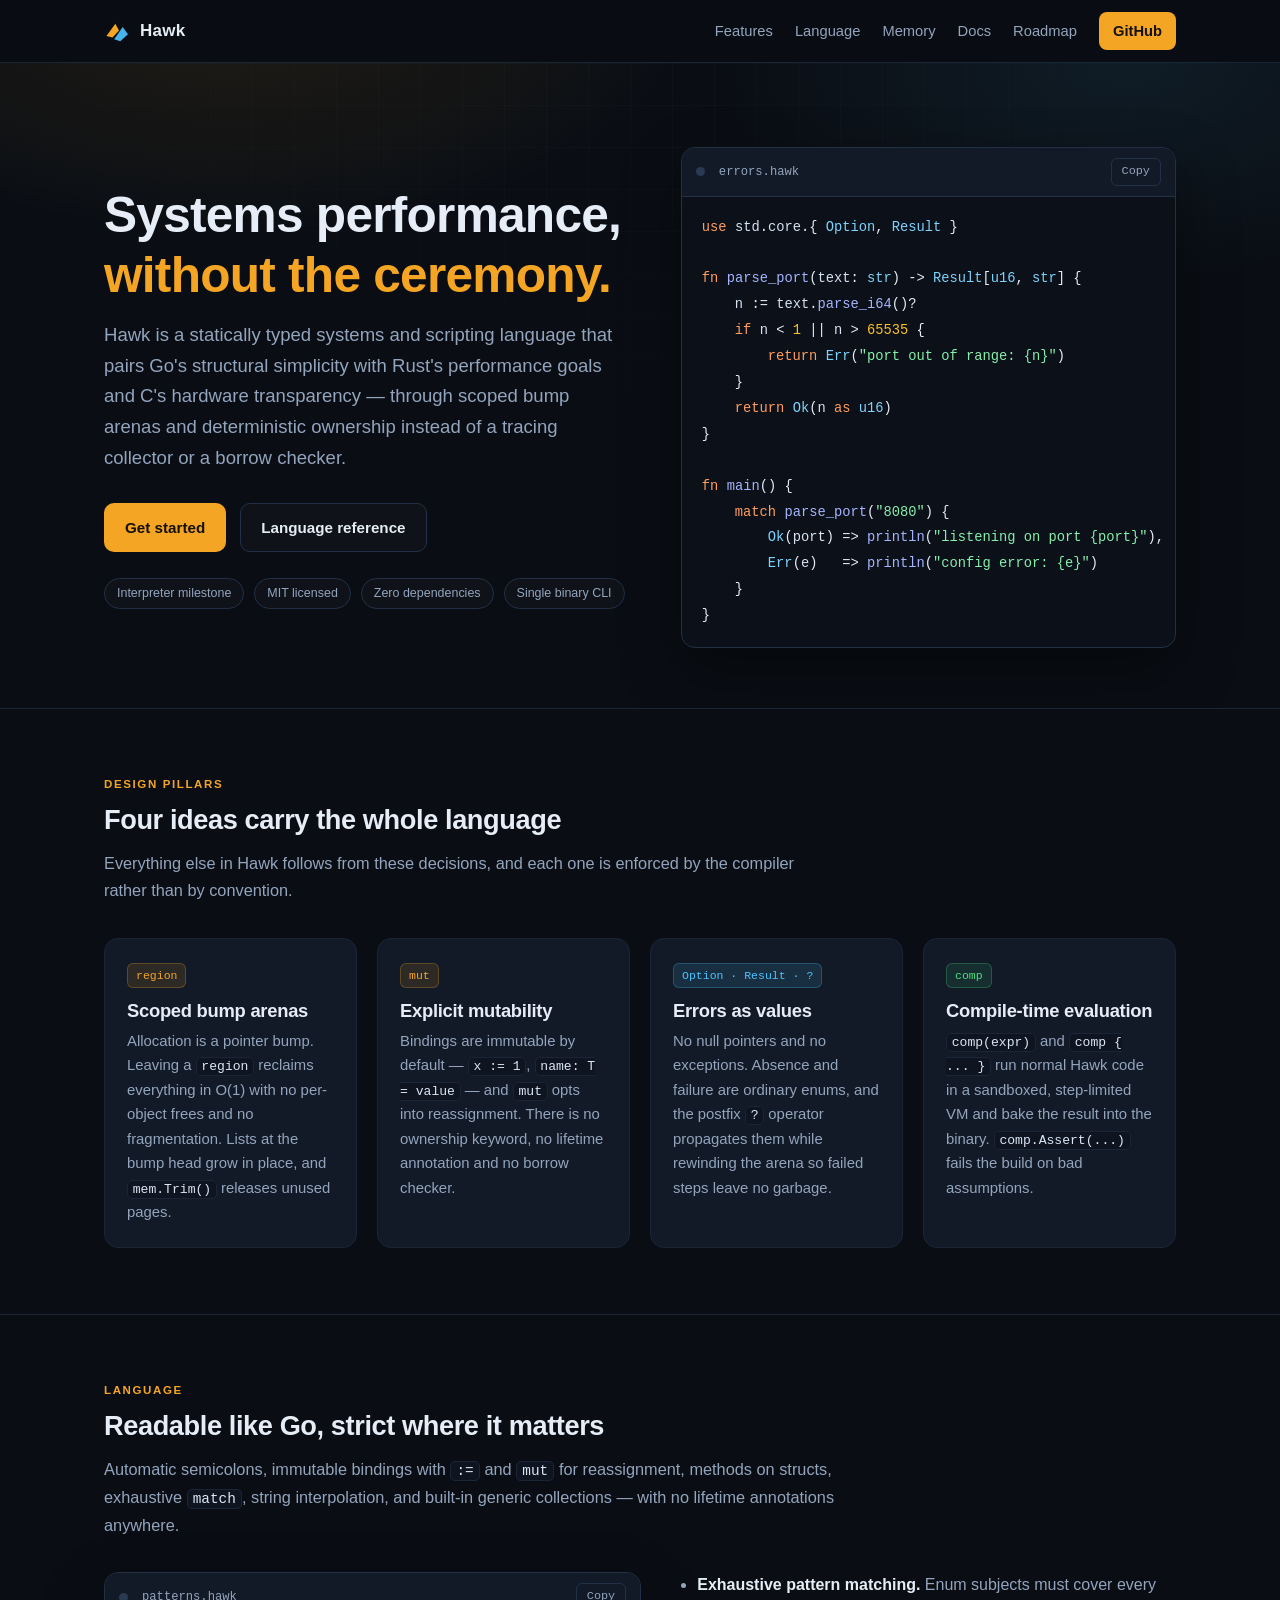
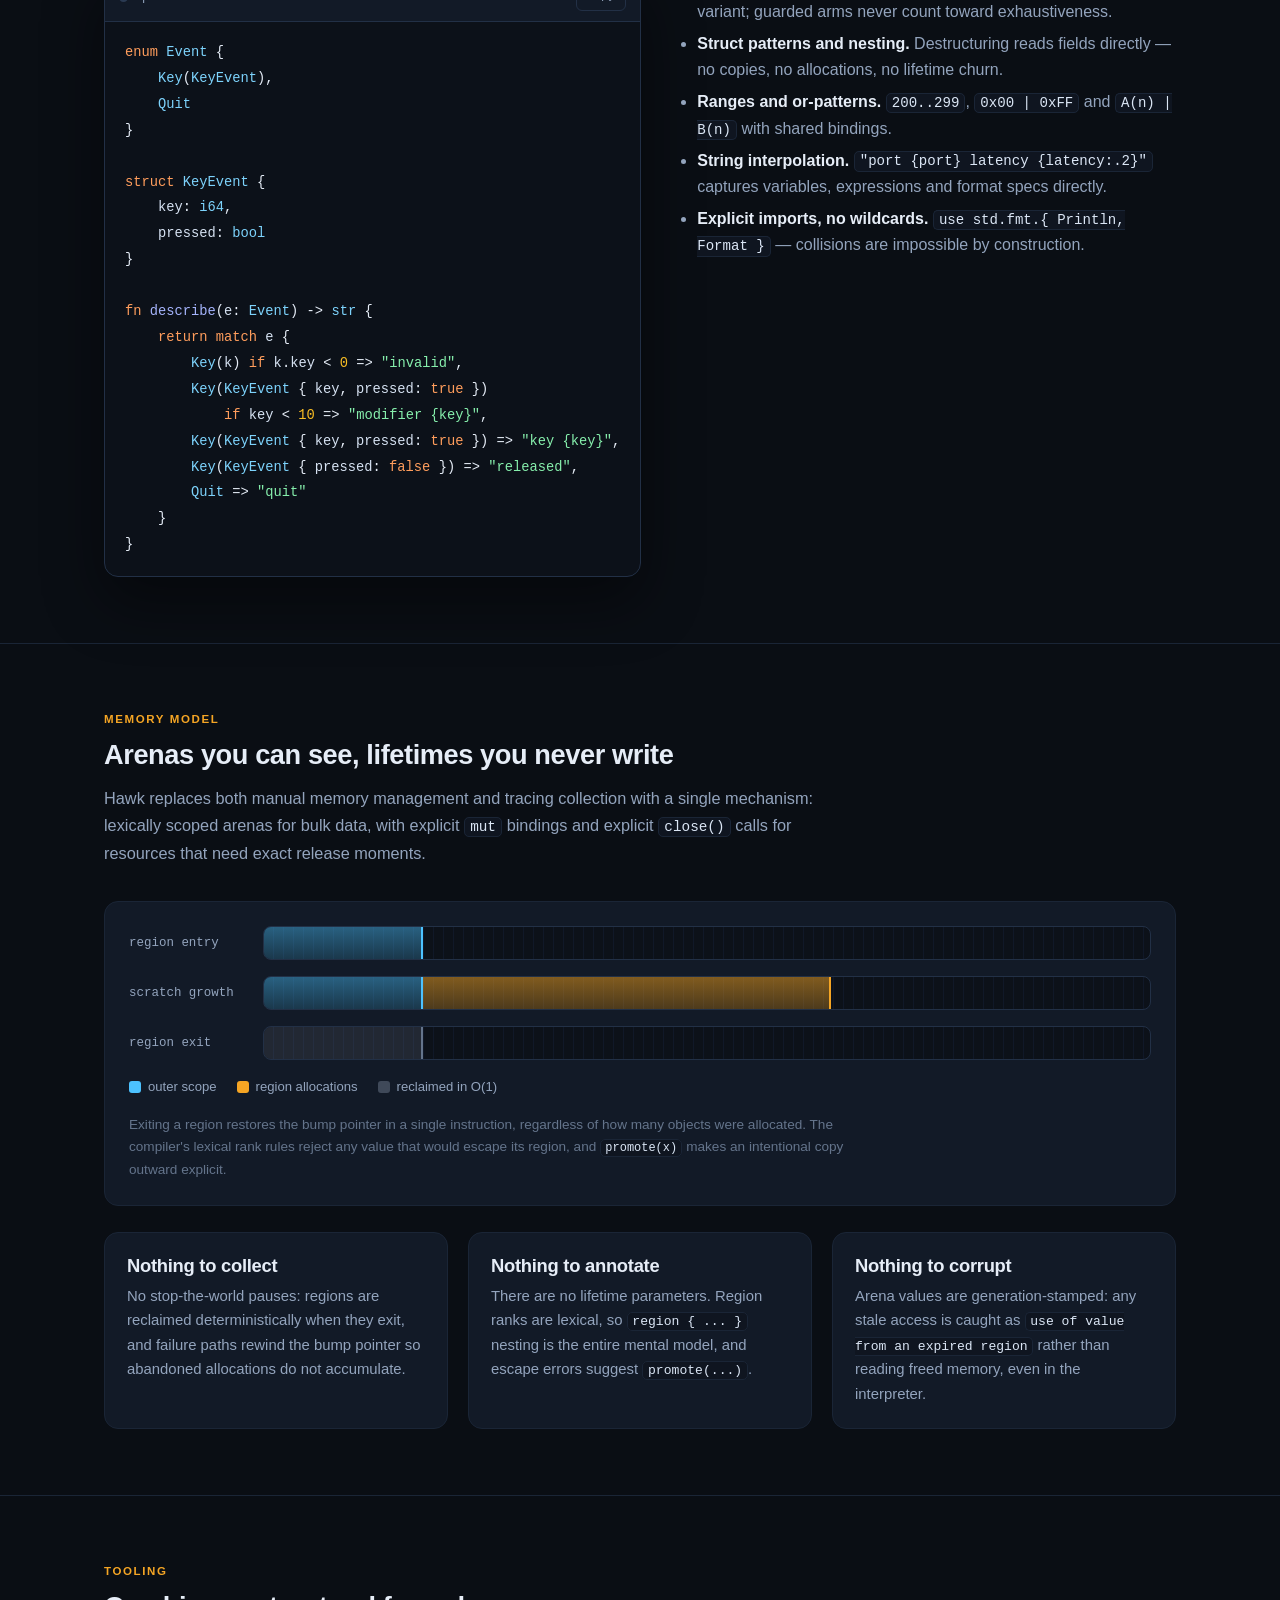
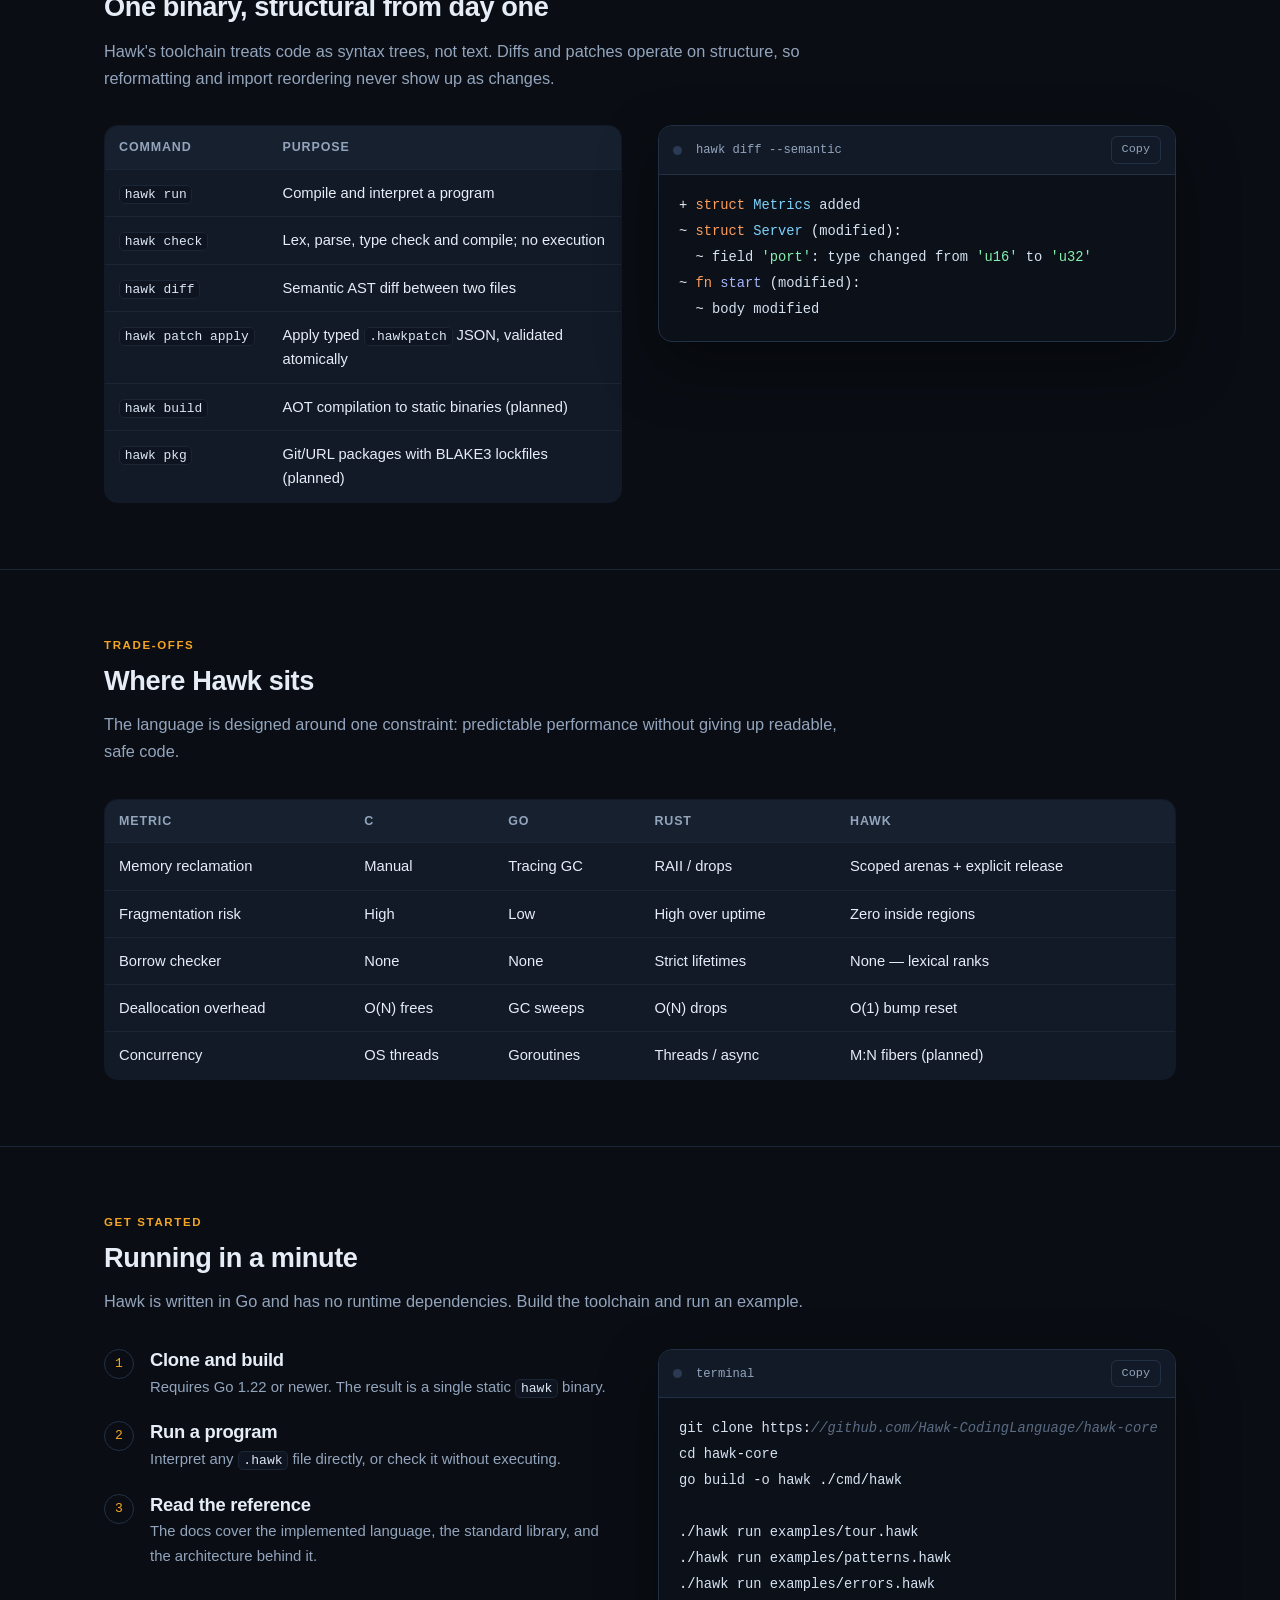
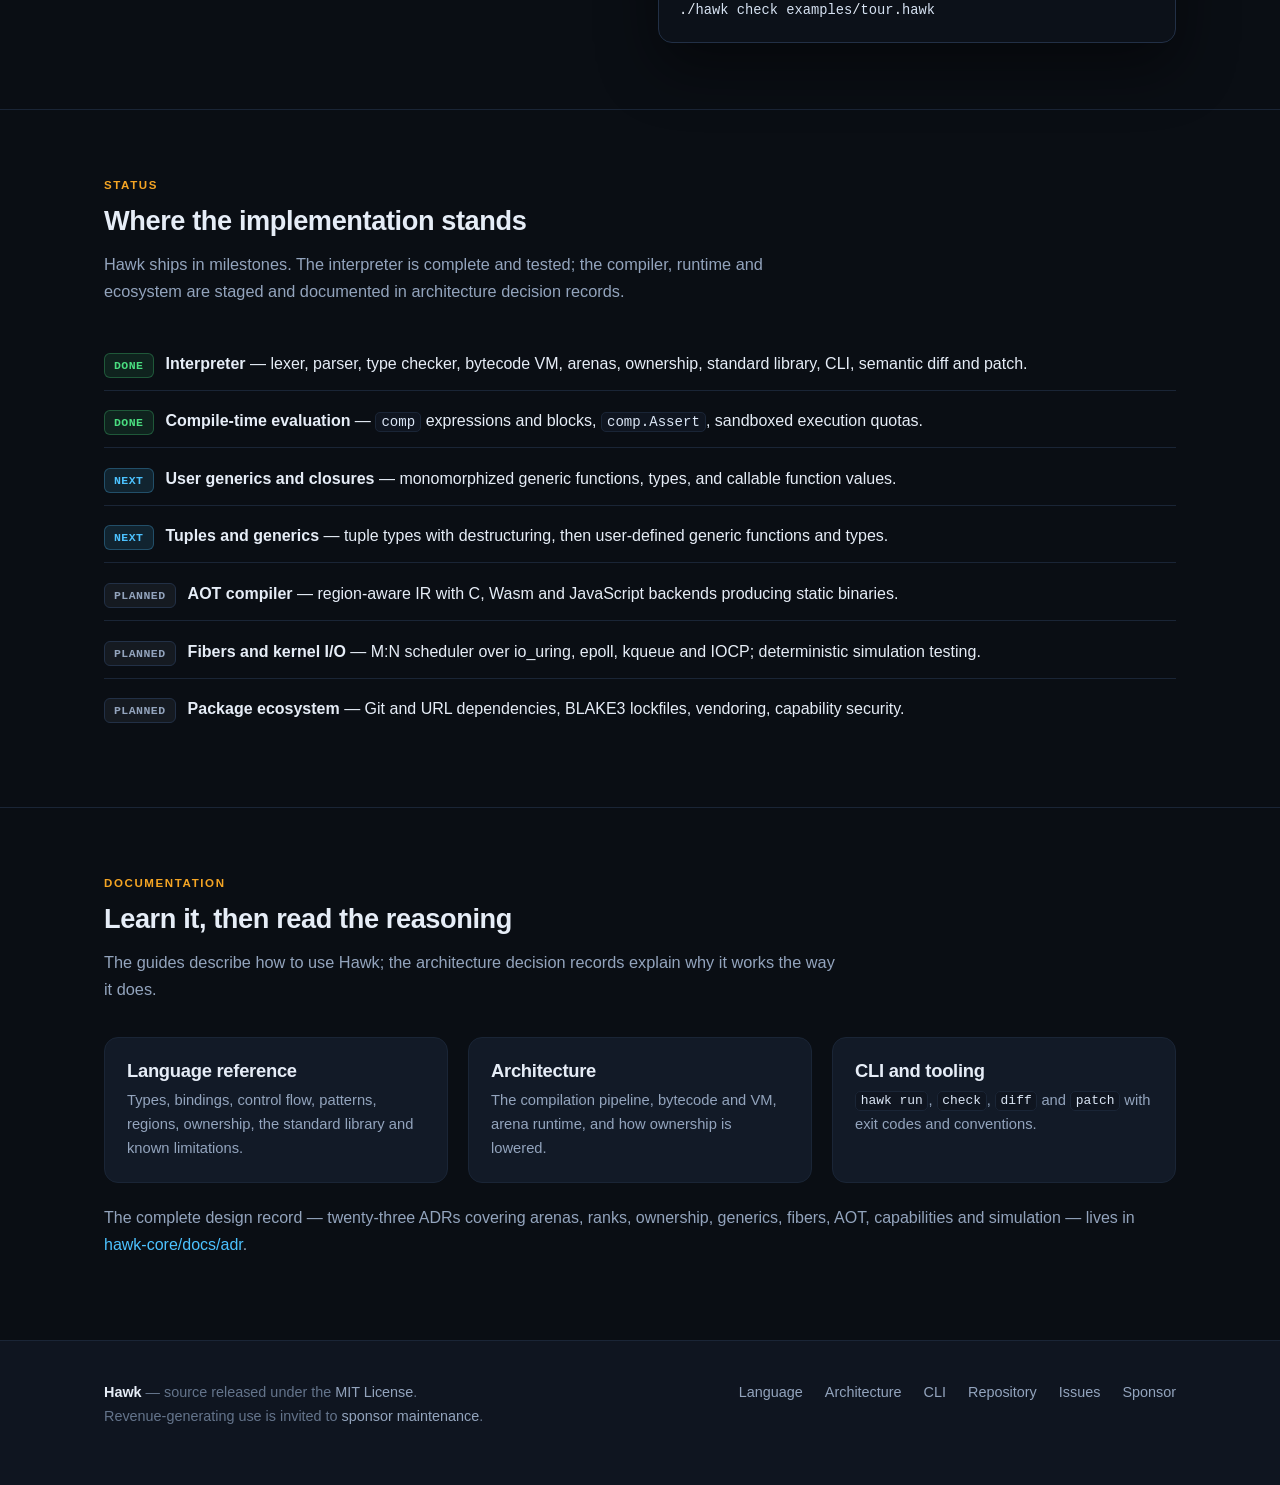
==== commit beb5d2b6: "Update for spec binding syntax and owned removal Binding samples now use :=, name: Type = value and " ====
--- a/index.html
+++ b/index.html
@@ -63,7 +63,7 @@
       <pre><code class="hawk">use std.core.{ Option, Result }
 
 fn parse_port(text: str) -&gt; Result[u16, str] {
-    let n = text.parse_i64()?
+    n := text.parse_i64()?
     if n &lt; 1 || n &gt; 65535 {
         return Err("port out of range: {n}")
     }
@@ -94,9 +94,9 @@
         <p>Allocation is a pointer bump. Leaving a <code>region</code> reclaims everything in O(1) with no per-object frees and no fragmentation. Lists at the bump head grow in place, and <code>mem.Trim()</code> releases unused pages.</p>
       </div>
       <div class="card">
-        <div class="tag">owned</div>
-        <h3>Deterministic ownership</h3>
-        <p>Resources such as files and sockets use <code>owned</code> bindings with affine move checking. Destructors run at scope exit, before <code>return</code>, and on loop exits — never delayed by a collector.</p>
+        <div class="tag">mut</div>
+        <h3>Explicit mutability</h3>
+        <p>Bindings are immutable by default — <code>x := 1</code>, <code>name: T = value</code> — and <code>mut</code> opts into reassignment. There is no ownership keyword, no lifetime annotation and no borrow checker.</p>
       </div>
       <div class="card">
         <div class="tag blue">Option · Result · ?</div>
@@ -117,7 +117,7 @@
     <div class="section-head">
       <div class="kicker">Language</div>
       <h2>Readable like Go, strict where it matters</h2>
-      <p>Automatic semicolons, <code>let</code> and <code>var</code>, methods on structs, exhaustive <code>match</code>, string interpolation, and built-in generic collections — with no lifetime annotations anywhere.</p>
+      <p>Automatic semicolons, immutable bindings with <code>:=</code> and <code>mut</code> for reassignment, methods on structs, exhaustive <code>match</code>, string interpolation, and built-in generic collections — with no lifetime annotations anywhere.</p>
     </div>
 
     <div class="split">
@@ -164,7 +164,7 @@
     <div class="section-head">
       <div class="kicker">Memory model</div>
       <h2>Arenas you can see, lifetimes you never write</h2>
-      <p>Hawk replaces both manual memory management and tracing collection with two cooperating mechanisms: lexically scoped arenas for bulk data, and <code>owned</code> bindings for resources that need exact destruction moments.</p>
+      <p>Hawk replaces both manual memory management and tracing collection with a single mechanism: lexically scoped arenas for bulk data, with explicit <code>mut</code> bindings and explicit <code>close()</code> calls for resources that need exact release moments.</p>
     </div>
 
     <div class="arena">
@@ -202,7 +202,7 @@
     <div class="grid grid-3" style="margin-top:26px">
       <div class="card">
         <h3>Nothing to collect</h3>
-        <p>No stop-the-world pauses: regions are reclaimed deterministically, and owned values are dropped at precise points — at scope exit, before <code>return</code>, and on loop exits.</p>
+        <p>No stop-the-world pauses: regions are reclaimed deterministically when they exit, and failure paths rewind the bump pointer so abandoned allocations do not accumulate.</p>
       </div>
       <div class="card">
         <h3>Nothing to annotate</h3>
@@ -264,7 +264,7 @@
         <tr><th>Metric</th><th>C</th><th>Go</th><th>Rust</th><th>Hawk</th></tr>
       </thead>
       <tbody>
-        <tr><td>Memory reclamation</td><td>Manual</td><td>Tracing GC</td><td>RAII</td><td>Scoped arenas + NLL drops</td></tr>
+        <tr><td>Memory reclamation</td><td>Manual</td><td>Tracing GC</td><td>RAII / drops</td><td>Scoped arenas + explicit release</td></tr>
         <tr><td>Fragmentation risk</td><td>High</td><td>Low</td><td>High over uptime</td><td>Zero inside regions</td></tr>
         <tr><td>Borrow checker</td><td>None</td><td>None</td><td>Strict lifetimes</td><td>None — lexical ranks</td></tr>
         <tr><td>Deallocation overhead</td><td>O(N) frees</td><td>GC sweeps</td><td>O(N) drops</td><td>O(1) bump reset</td></tr>
@@ -342,7 +342,7 @@
       </li>
       <li>
         <span class="badge next">Next</span>
-        <span><span class="what">Full non-lexical lifetimes</span> — owned fields and recursive destruction for containers.</span>
+        <span><span class="what">Tuples and generics</span> — tuple types with destructuring, then user-defined generic functions and types.</span>
       </li>
       <li>
         <span class="badge plan">Planned</span>
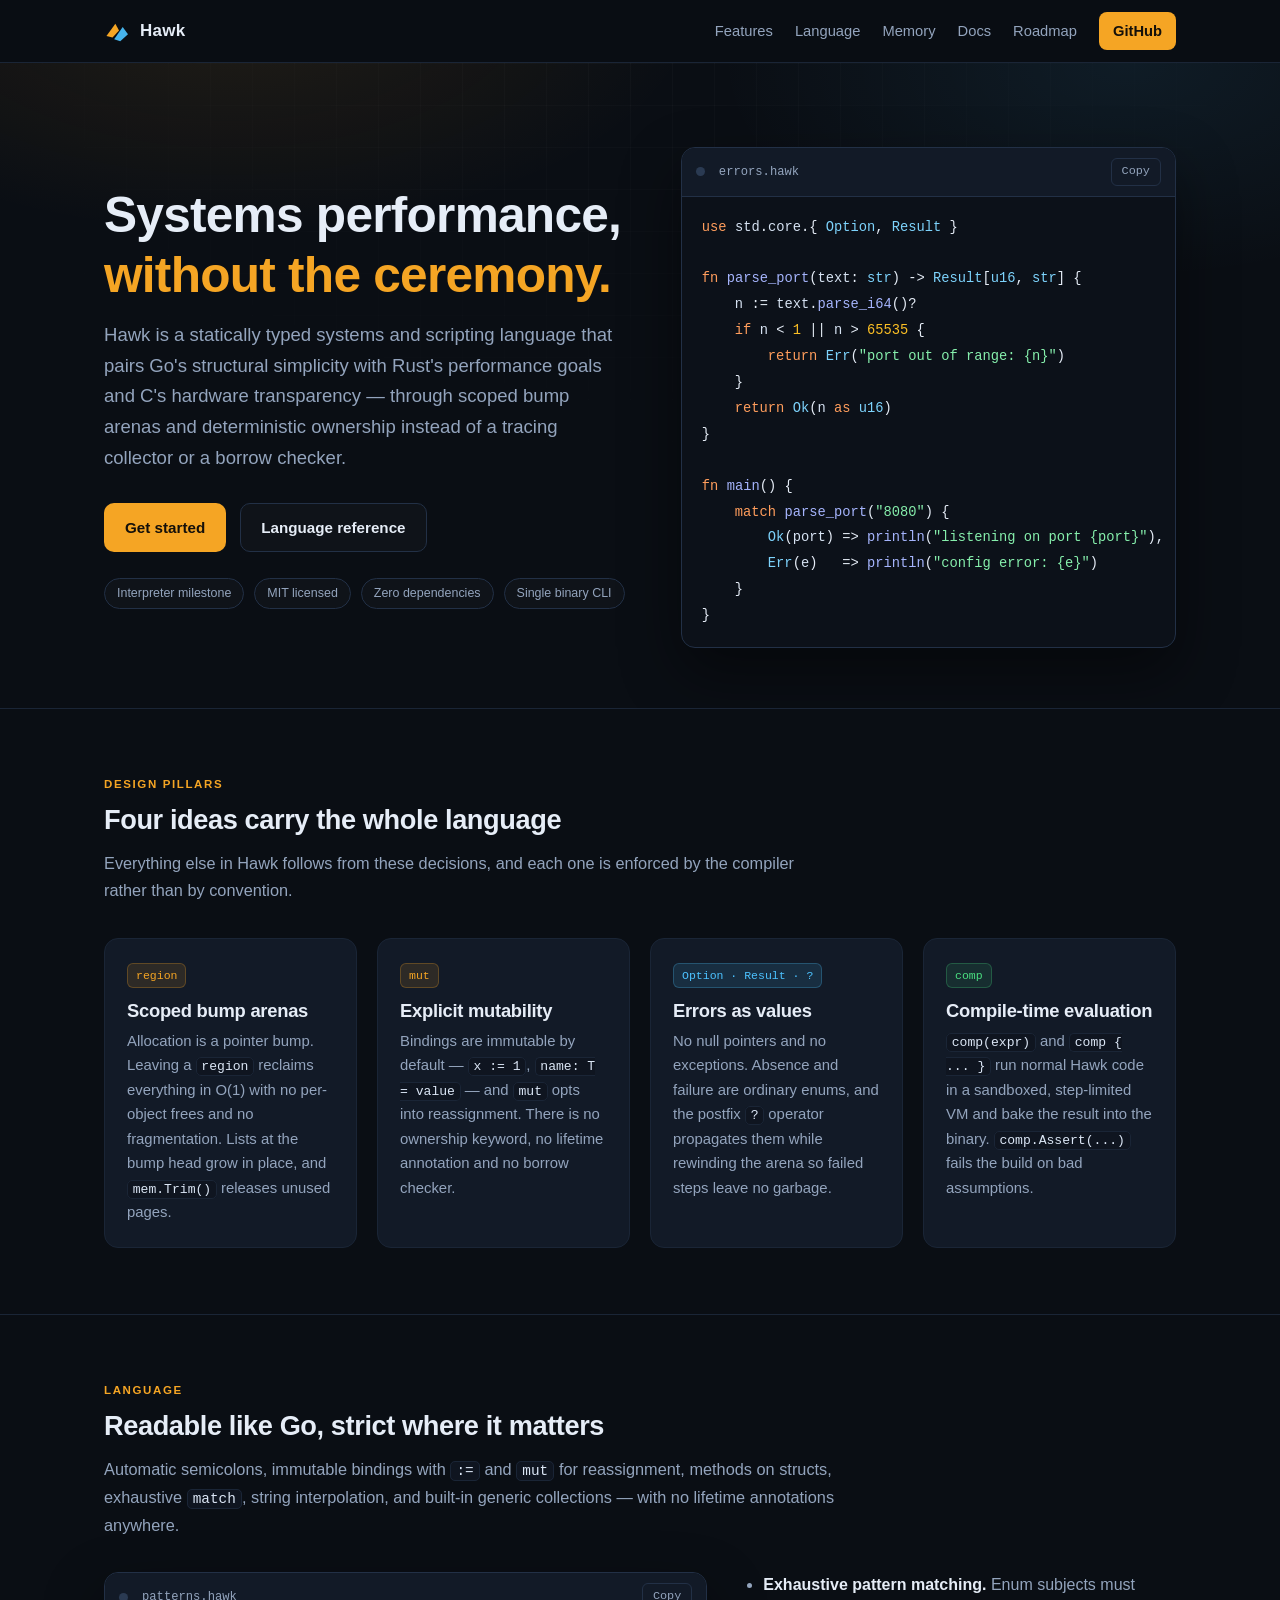
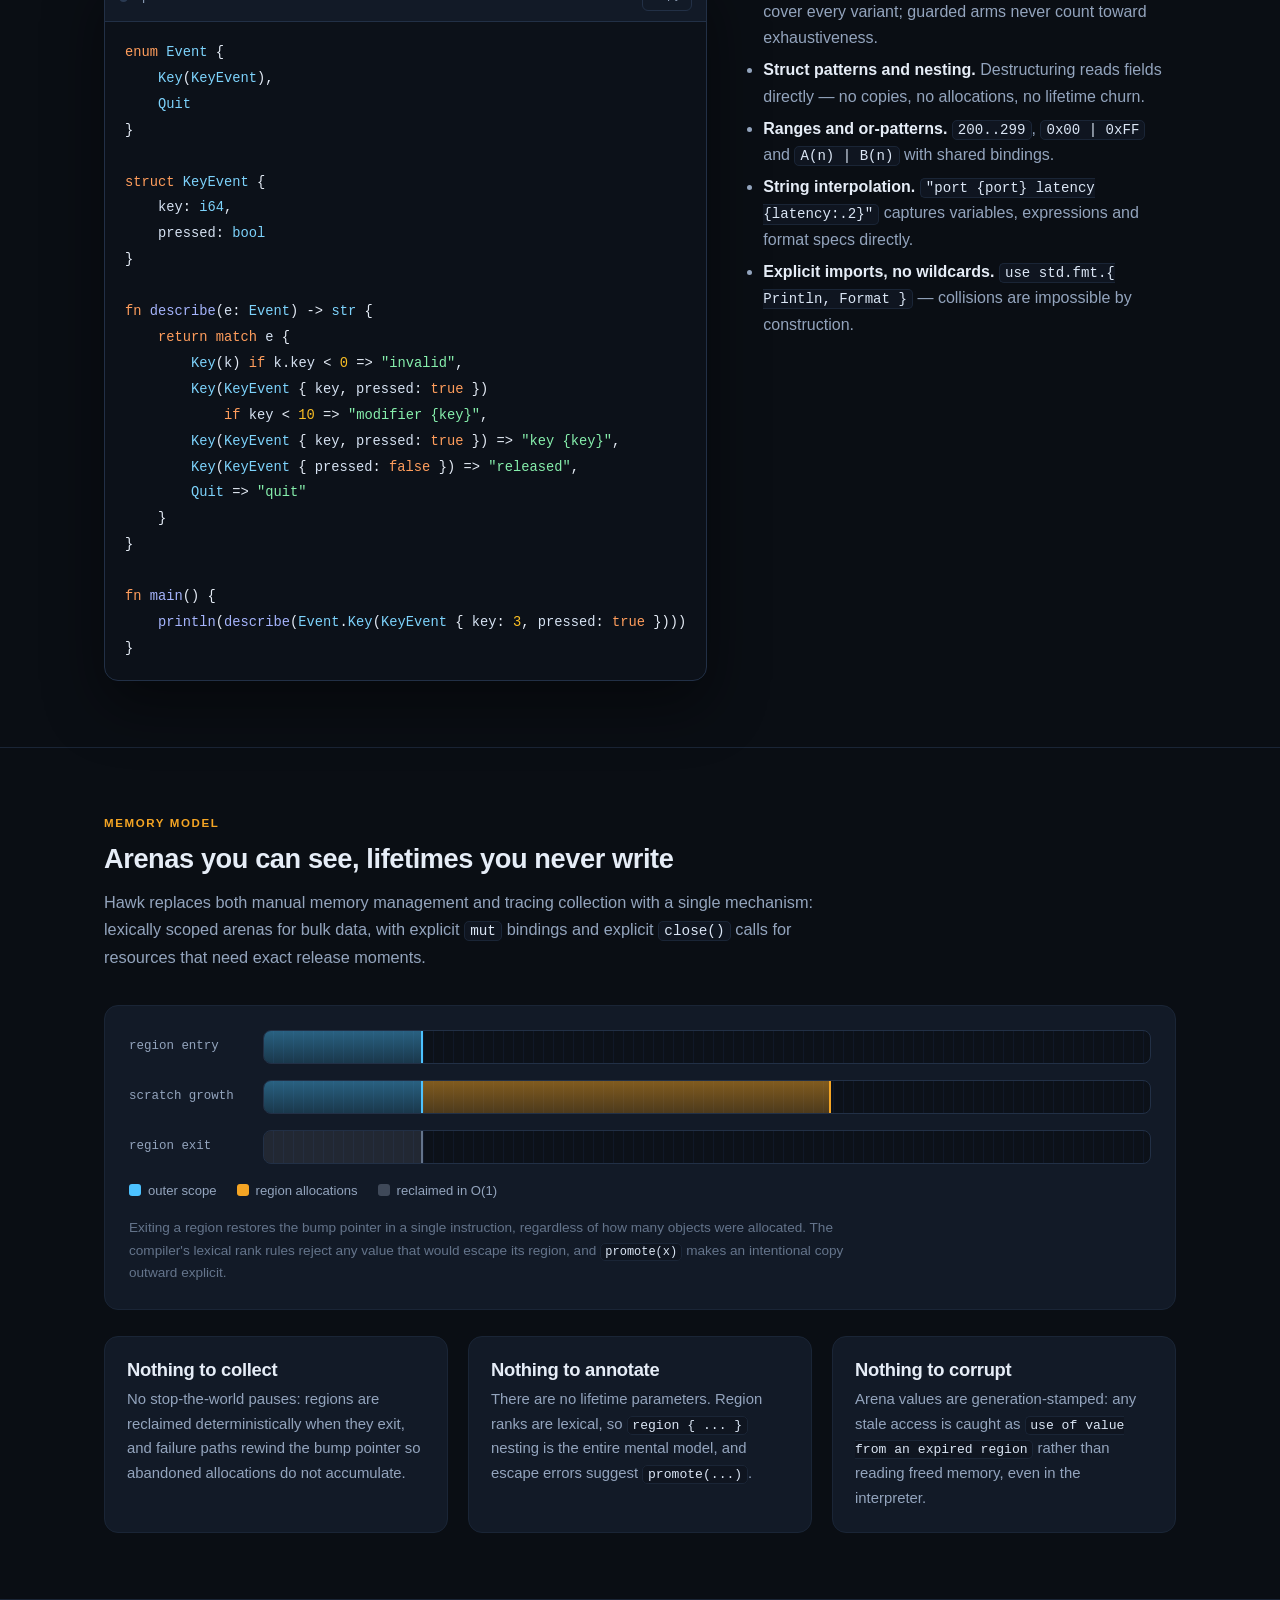
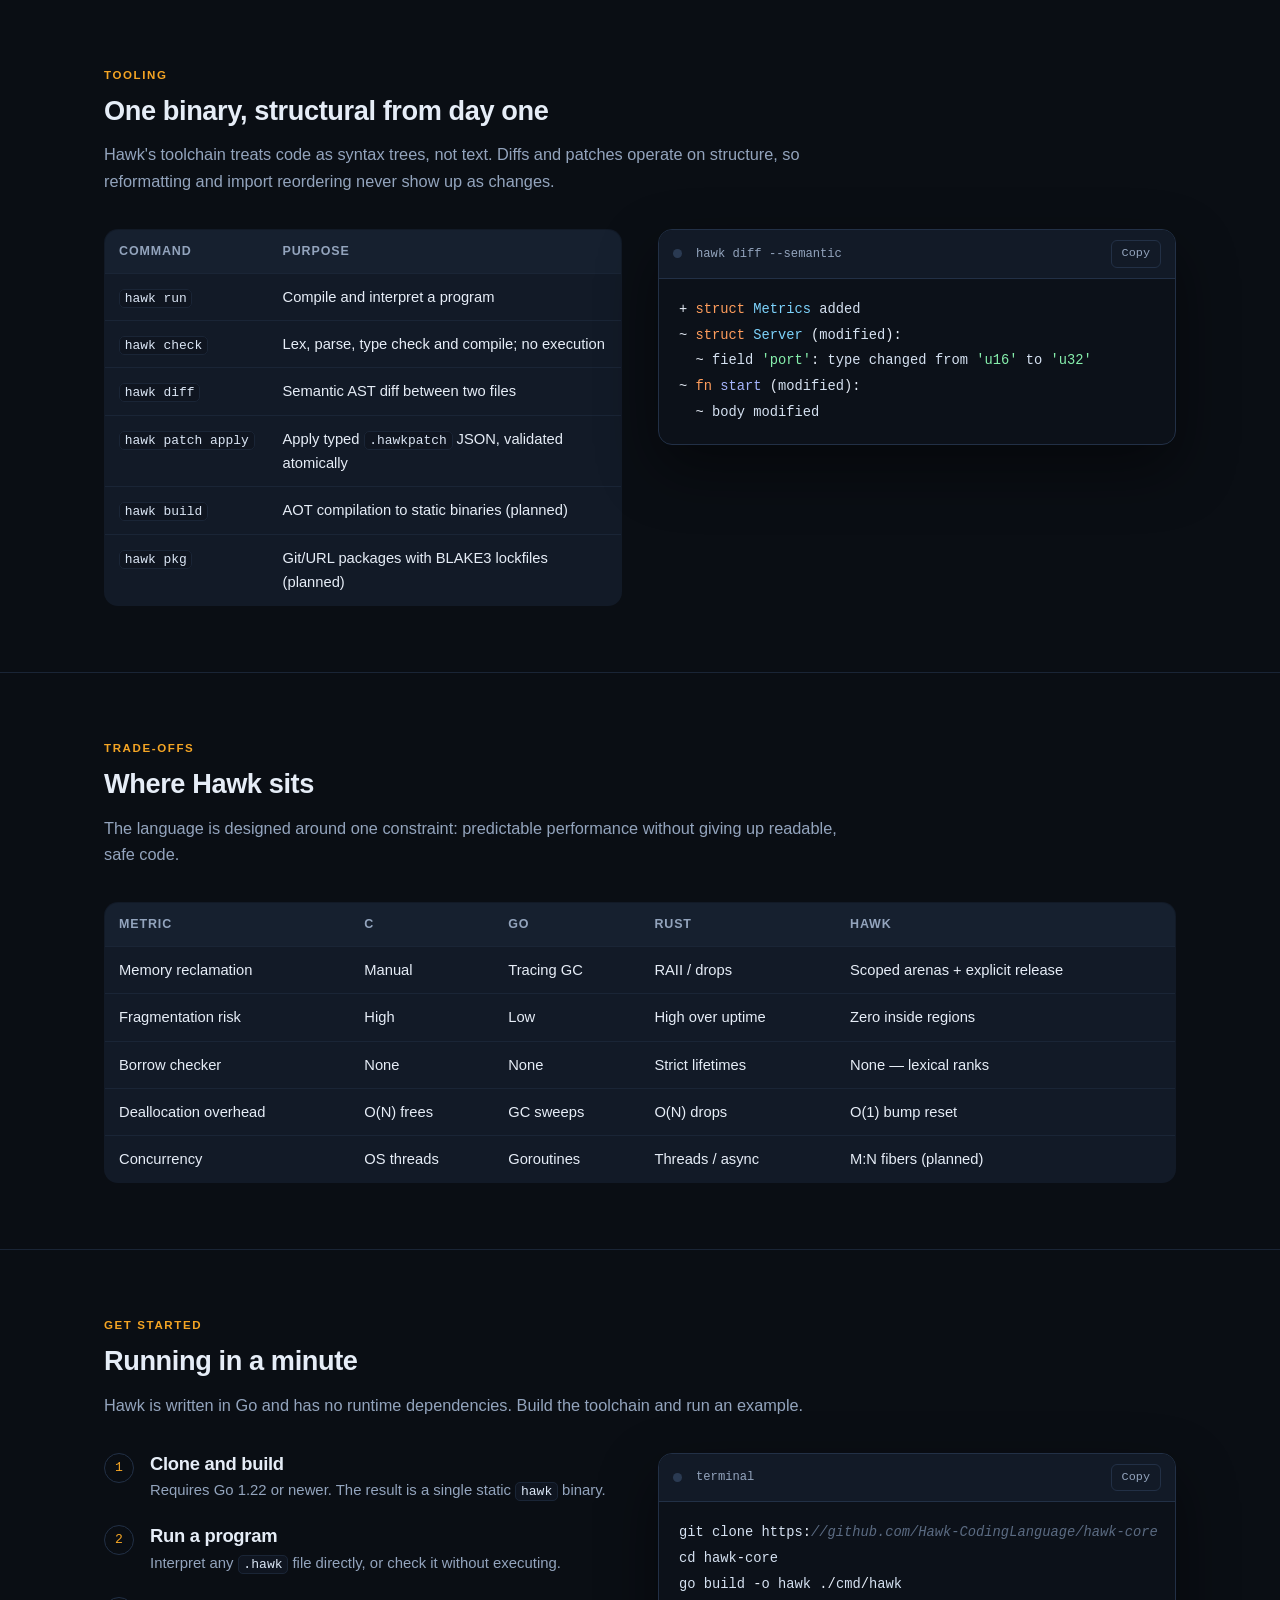
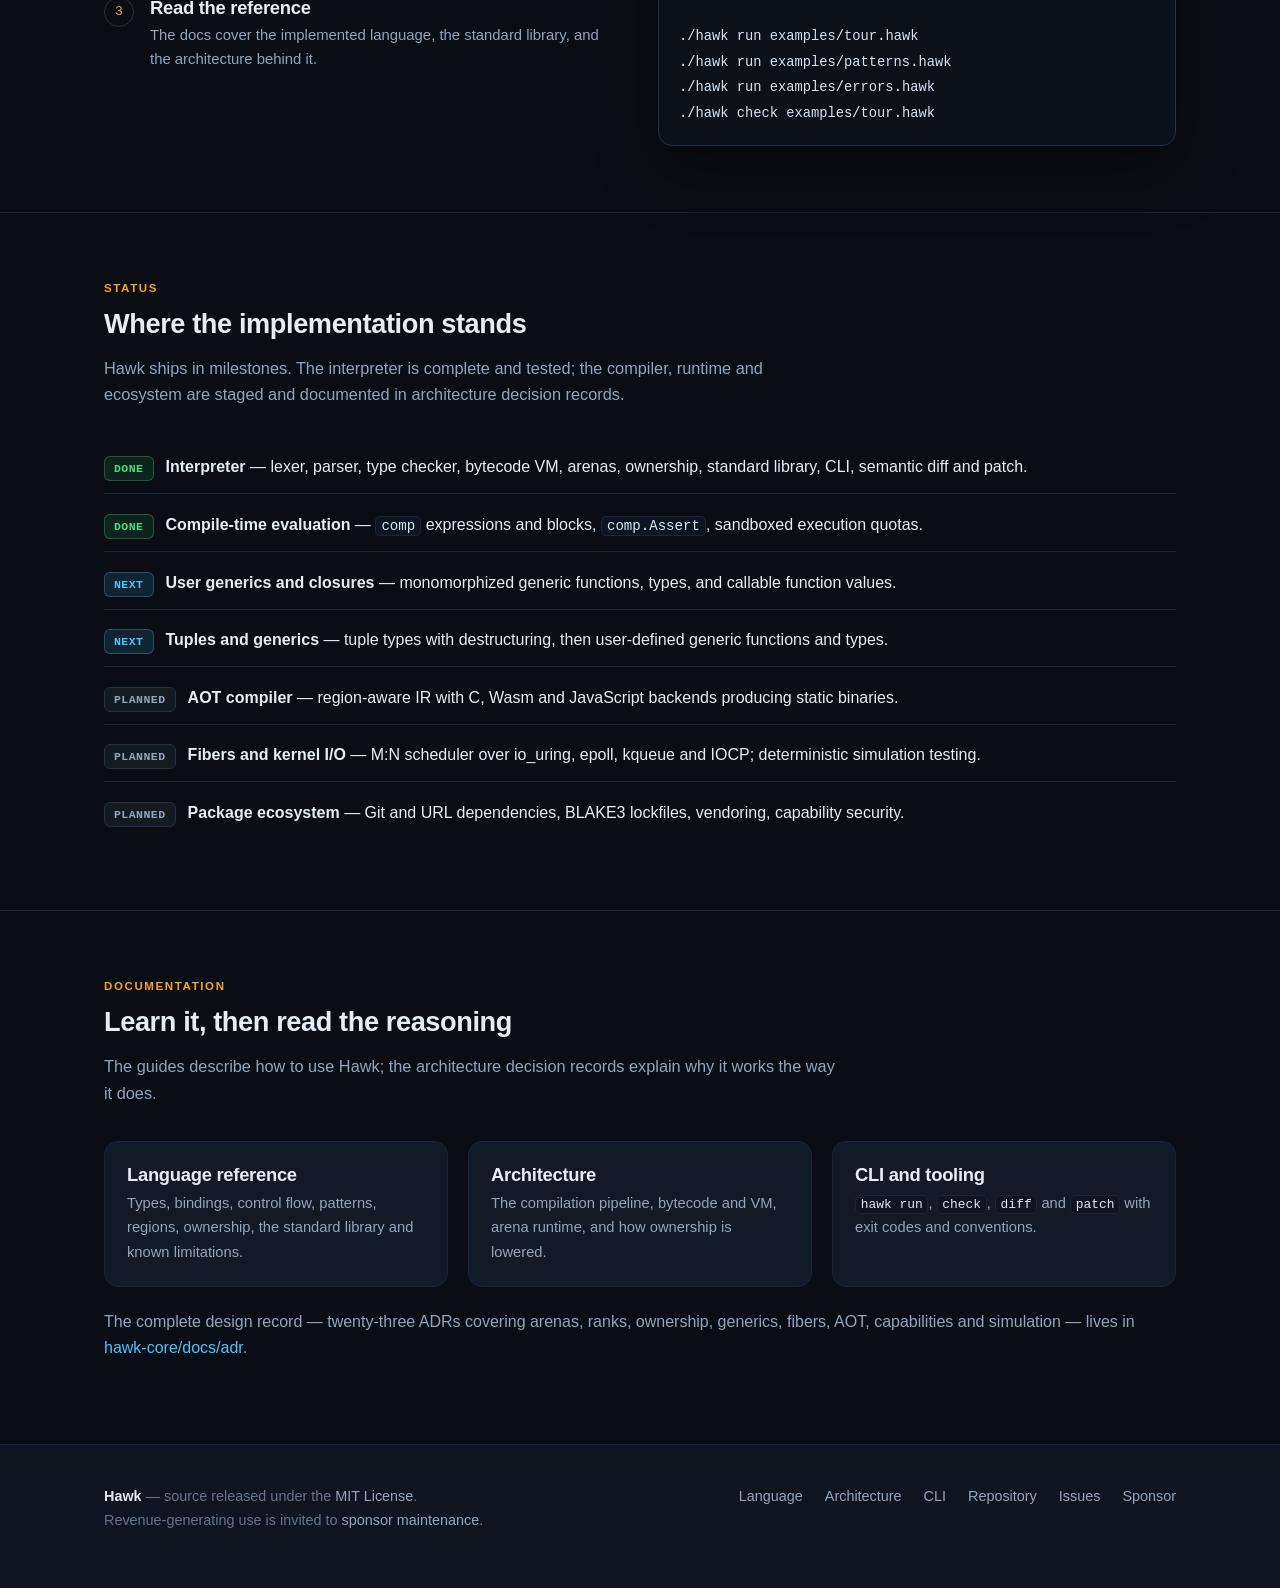
==== commit 3b67c81c: "Make the pattern-matching window self-contained The landing page snippet now includes a short main s" ====
--- a/index.html
+++ b/index.html
@@ -143,6 +143,10 @@
         Key(KeyEvent { pressed: false }) =&gt; "released",
         Quit =&gt; "quit"
     }
+}
+
+fn main() {
+    println(describe(Event.Key(KeyEvent { key: 3, pressed: true })))
 }</code></pre>
         </div>
       </div>
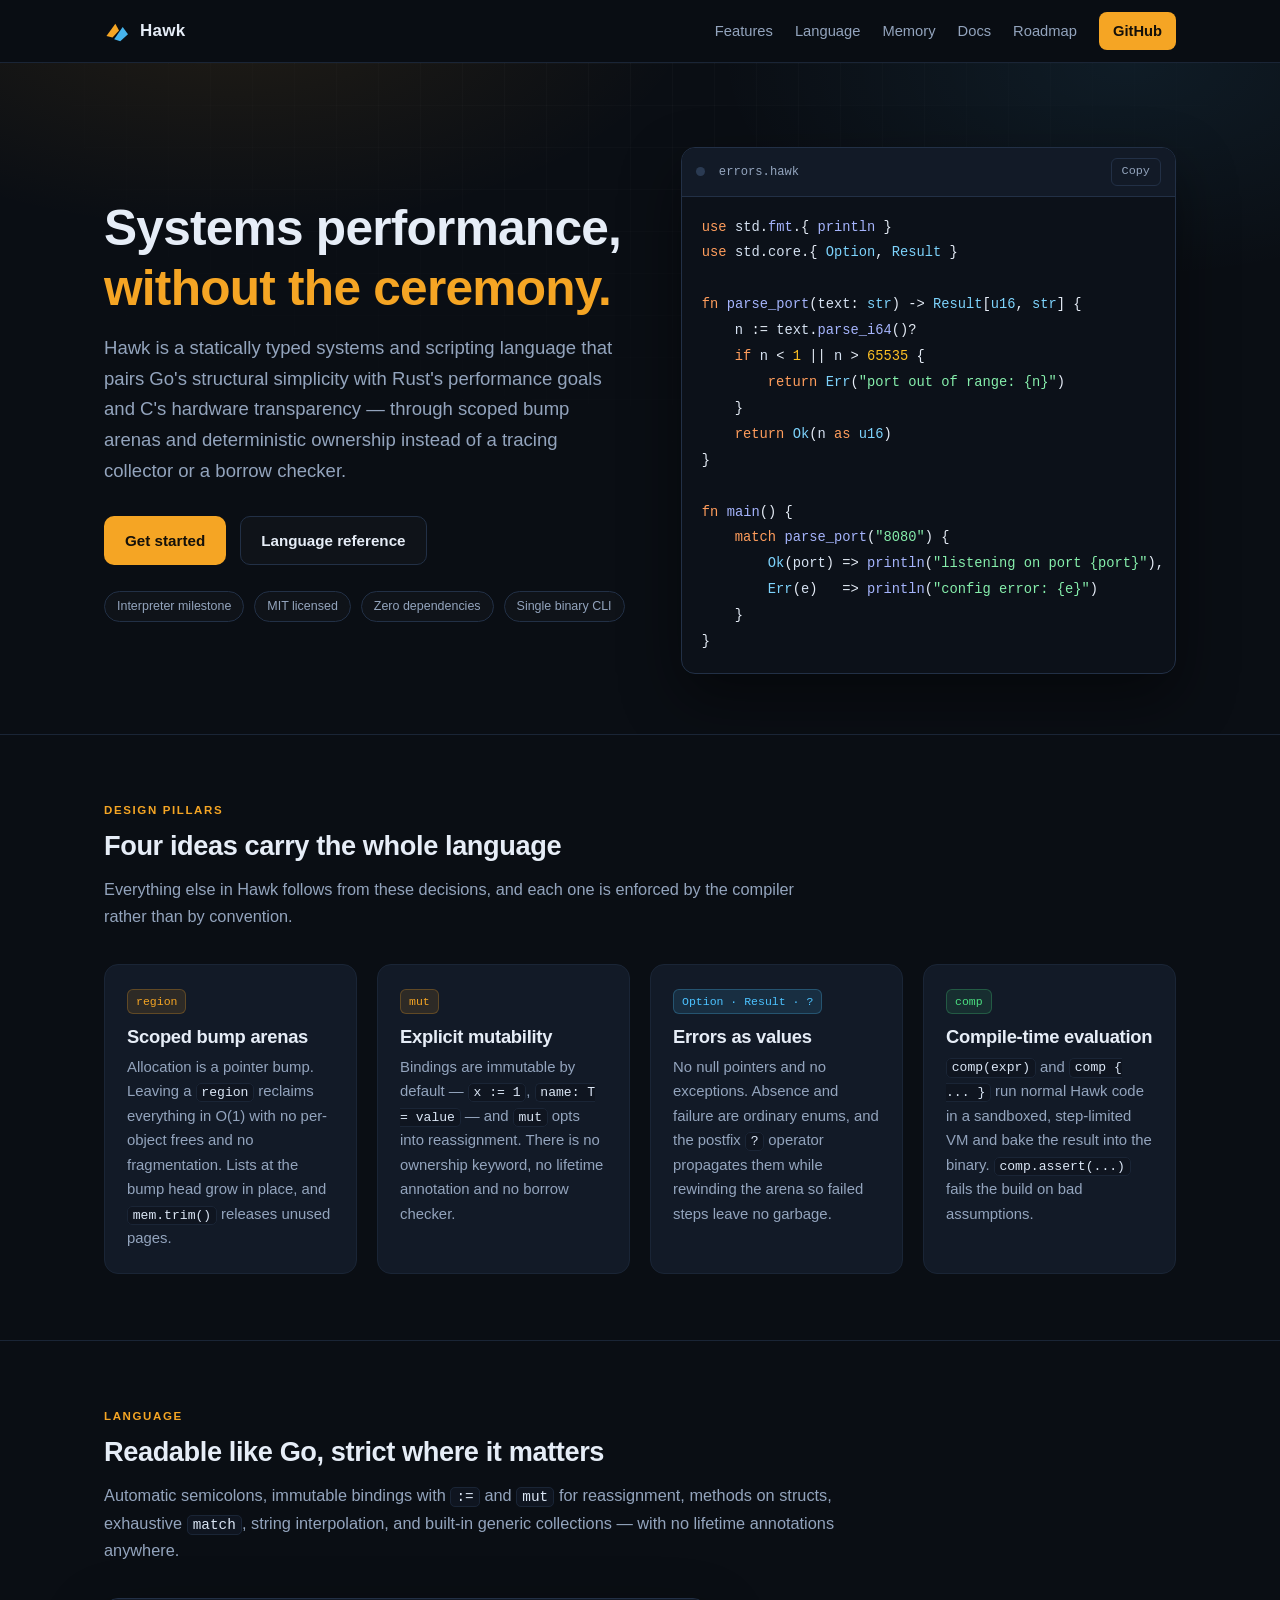
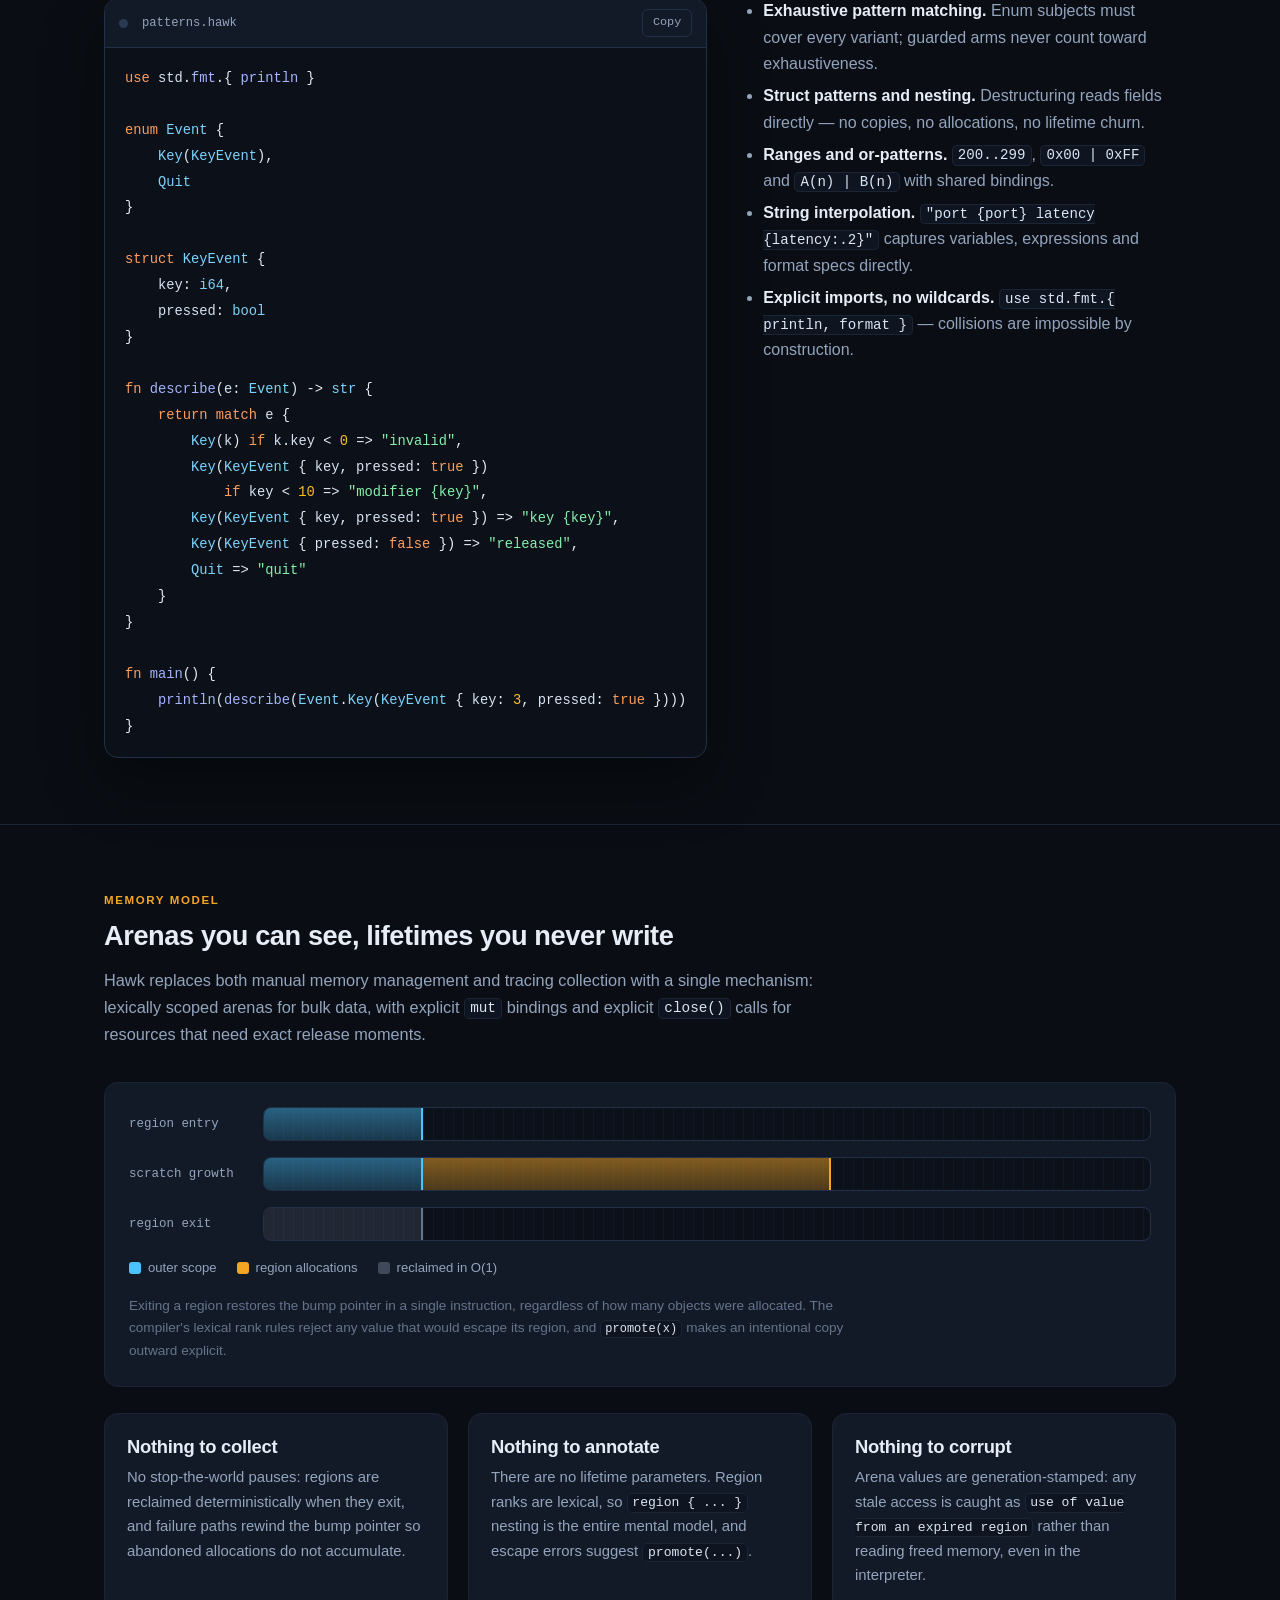
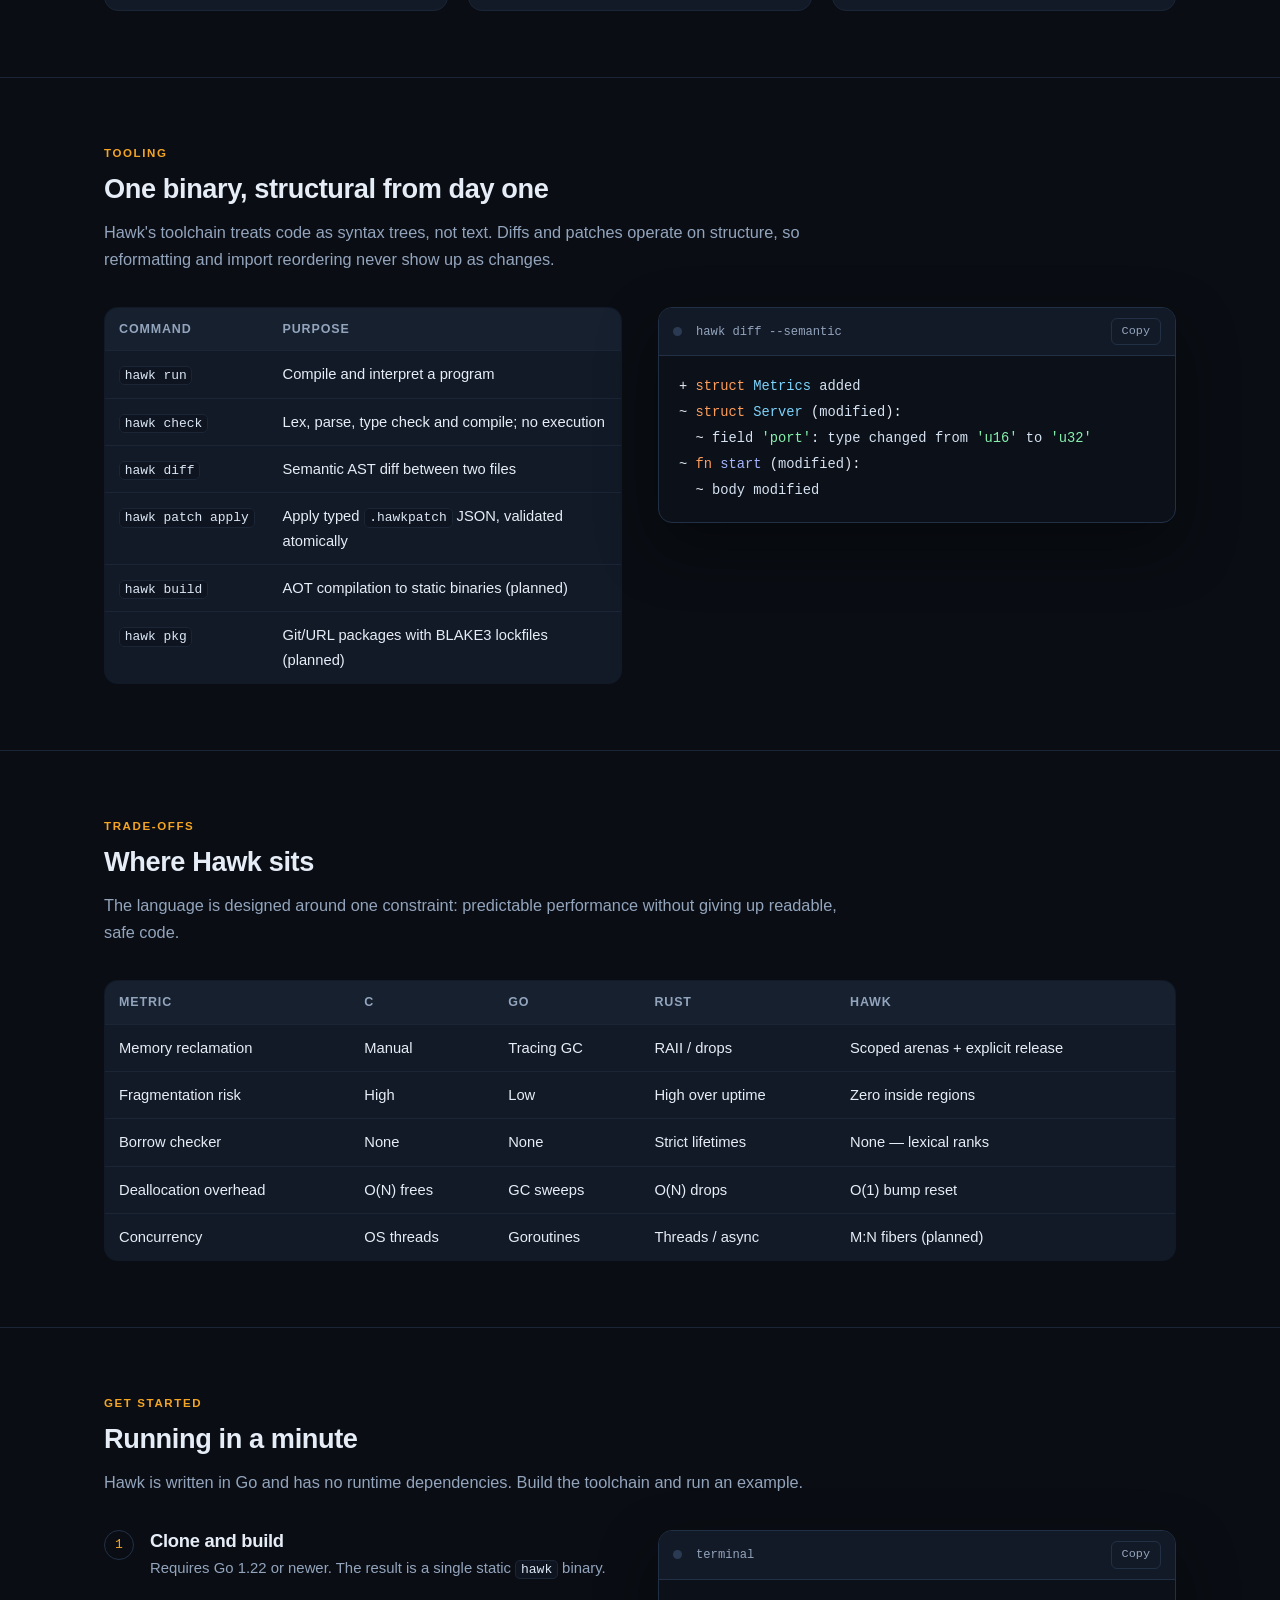
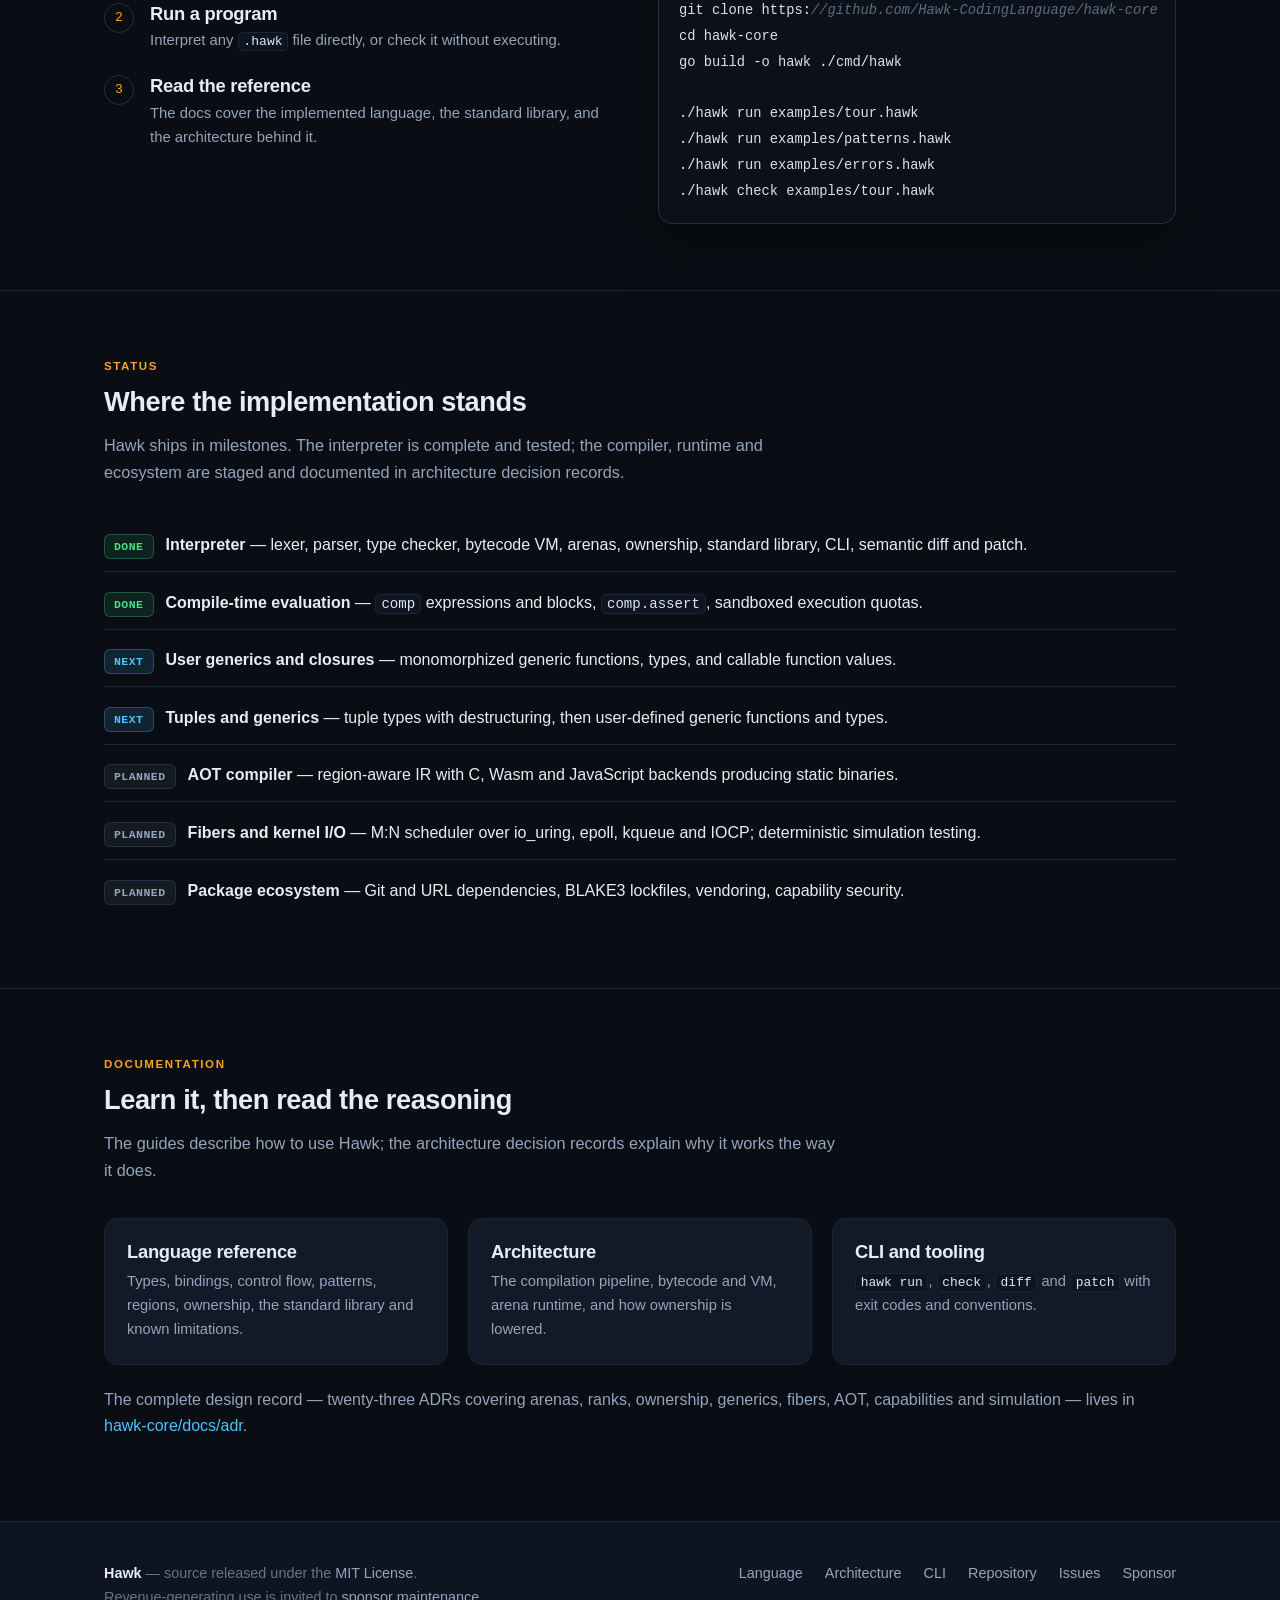
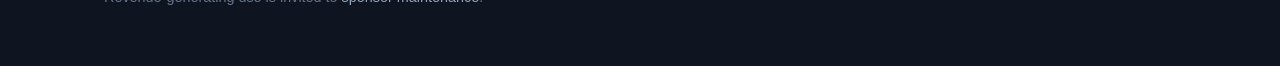
==== commit c382595b: "Document naming, pub visibility and the removed prelude Samples import println explicitly, capitaliz" ====
--- a/index.html
+++ b/index.html
@@ -60,7 +60,8 @@
 
     <div class="code">
       <div class="code-head"><span class="dot"></span><span class="title">errors.hawk</span></div>
-      <pre><code class="hawk">use std.core.{ Option, Result }
+      <pre><code class="hawk">use std.fmt.{ println }
+use std.core.{ Option, Result }
 
 fn parse_port(text: str) -&gt; Result[u16, str] {
     n := text.parse_i64()?
@@ -91,7 +92,7 @@
       <div class="card">
         <div class="tag">region</div>
         <h3>Scoped bump arenas</h3>
-        <p>Allocation is a pointer bump. Leaving a <code>region</code> reclaims everything in O(1) with no per-object frees and no fragmentation. Lists at the bump head grow in place, and <code>mem.Trim()</code> releases unused pages.</p>
+        <p>Allocation is a pointer bump. Leaving a <code>region</code> reclaims everything in O(1) with no per-object frees and no fragmentation. Lists at the bump head grow in place, and <code>mem.trim()</code> releases unused pages.</p>
       </div>
       <div class="card">
         <div class="tag">mut</div>
@@ -106,7 +107,7 @@
       <div class="card">
         <div class="tag green">comp</div>
         <h3>Compile-time evaluation</h3>
-        <p><code>comp(expr)</code> and <code>comp { ... }</code> run normal Hawk code in a sandboxed, step-limited VM and bake the result into the binary. <code>comp.Assert(...)</code> fails the build on bad assumptions.</p>
+        <p><code>comp(expr)</code> and <code>comp { ... }</code> run normal Hawk code in a sandboxed, step-limited VM and bake the result into the binary. <code>comp.assert(...)</code> fails the build on bad assumptions.</p>
       </div>
     </div>
   </div>
@@ -124,7 +125,9 @@
       <div>
         <div class="code">
           <div class="code-head"><span class="dot"></span><span class="title">patterns.hawk</span></div>
-          <pre><code class="hawk">enum Event {
+          <pre><code class="hawk">use std.fmt.{ println }
+
+enum Event {
     Key(KeyEvent),
     Quit
 }
@@ -156,7 +159,7 @@
           <li><strong>Struct patterns and nesting.</strong> Destructuring reads fields directly — no copies, no allocations, no lifetime churn.</li>
           <li><strong>Ranges and or-patterns.</strong> <code>200..299</code>, <code>0x00 | 0xFF</code> and <code>A(n) | B(n)</code> with shared bindings.</li>
           <li><strong>String interpolation.</strong> <code>"port {port} latency {latency:.2}"</code> captures variables, expressions and format specs directly.</li>
-          <li><strong>Explicit imports, no wildcards.</strong> <code>use std.fmt.{ Println, Format }</code> — collisions are impossible by construction.</li>
+          <li><strong>Explicit imports, no wildcards.</strong> <code>use std.fmt.{ println, format }</code> — collisions are impossible by construction.</li>
         </ul>
       </div>
     </div>
@@ -338,7 +341,7 @@
       </li>
       <li>
         <span class="badge done">Done</span>
-        <span><span class="what">Compile-time evaluation</span> — <code>comp</code> expressions and blocks, <code>comp.Assert</code>, sandboxed execution quotas.</span>
+        <span><span class="what">Compile-time evaluation</span> — <code>comp</code> expressions and blocks, <code>comp.assert</code>, sandboxed execution quotas.</span>
       </li>
       <li>
         <span class="badge next">Next</span>
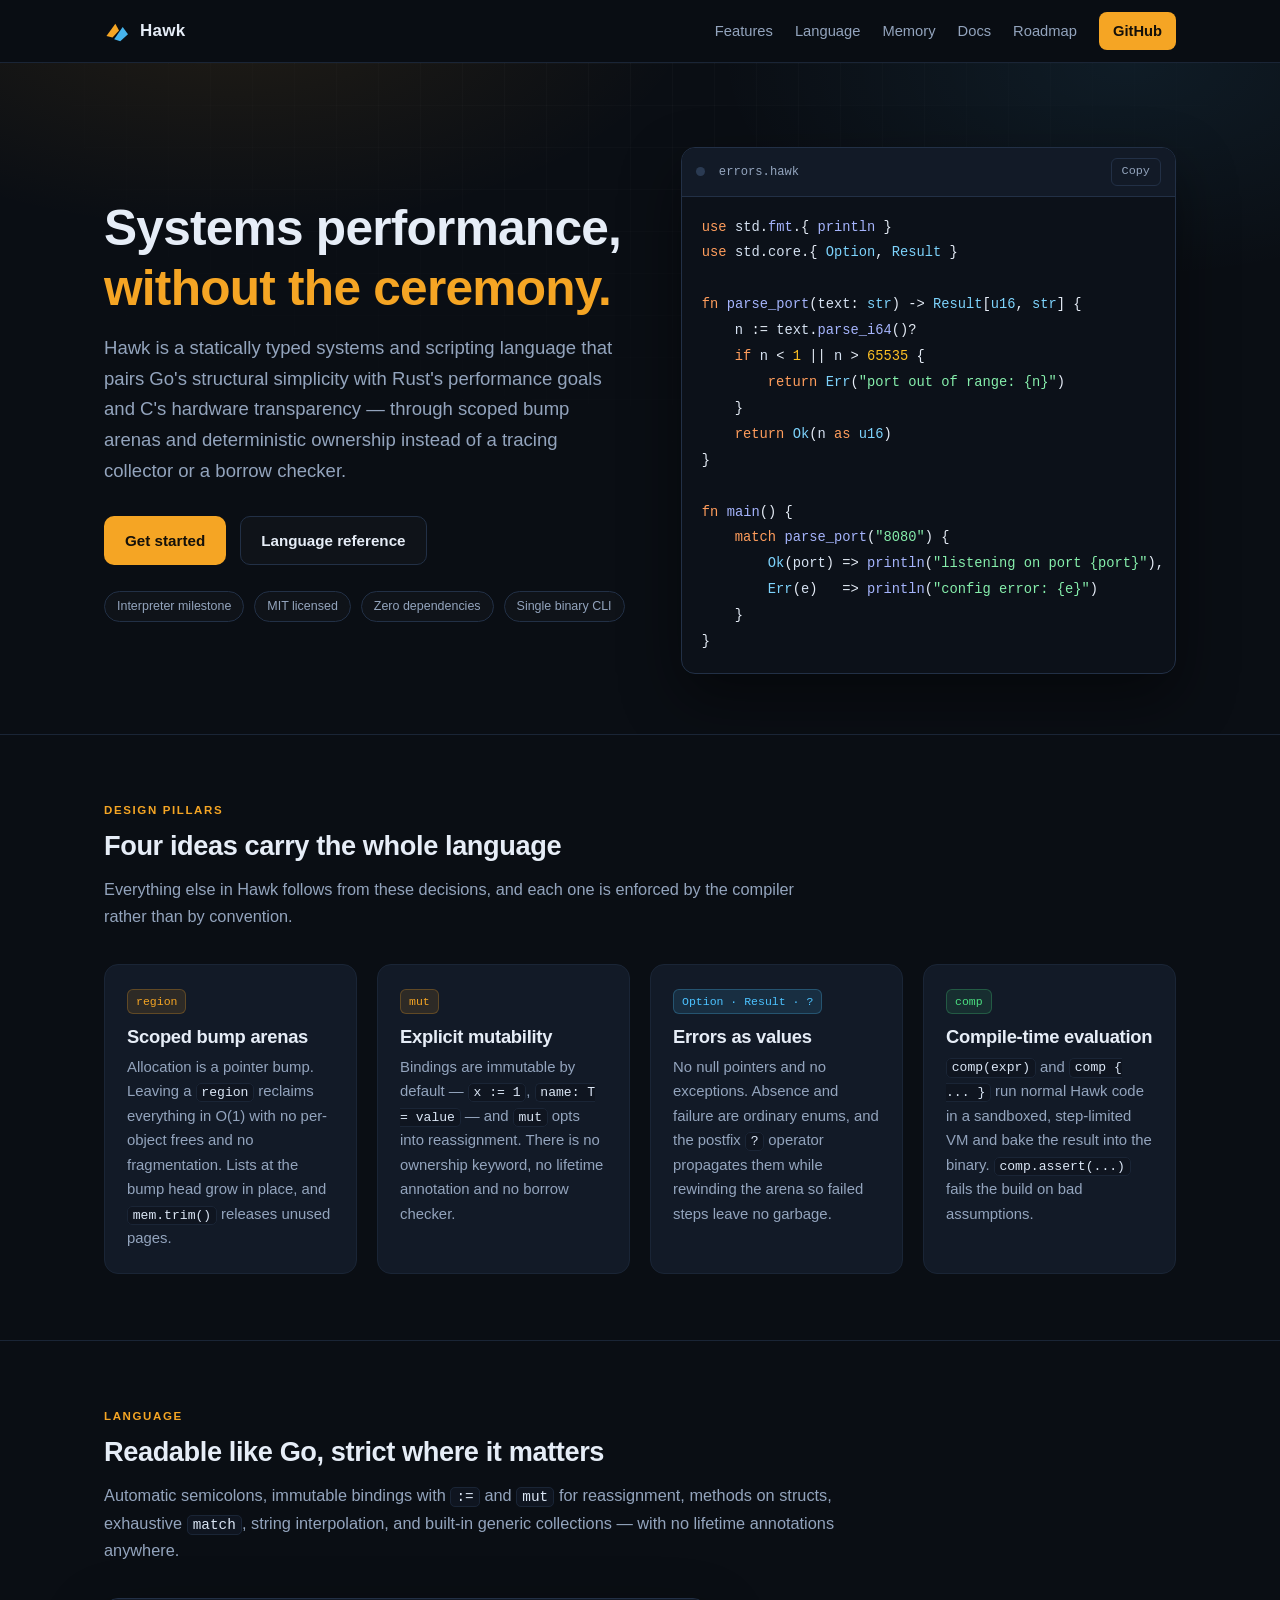
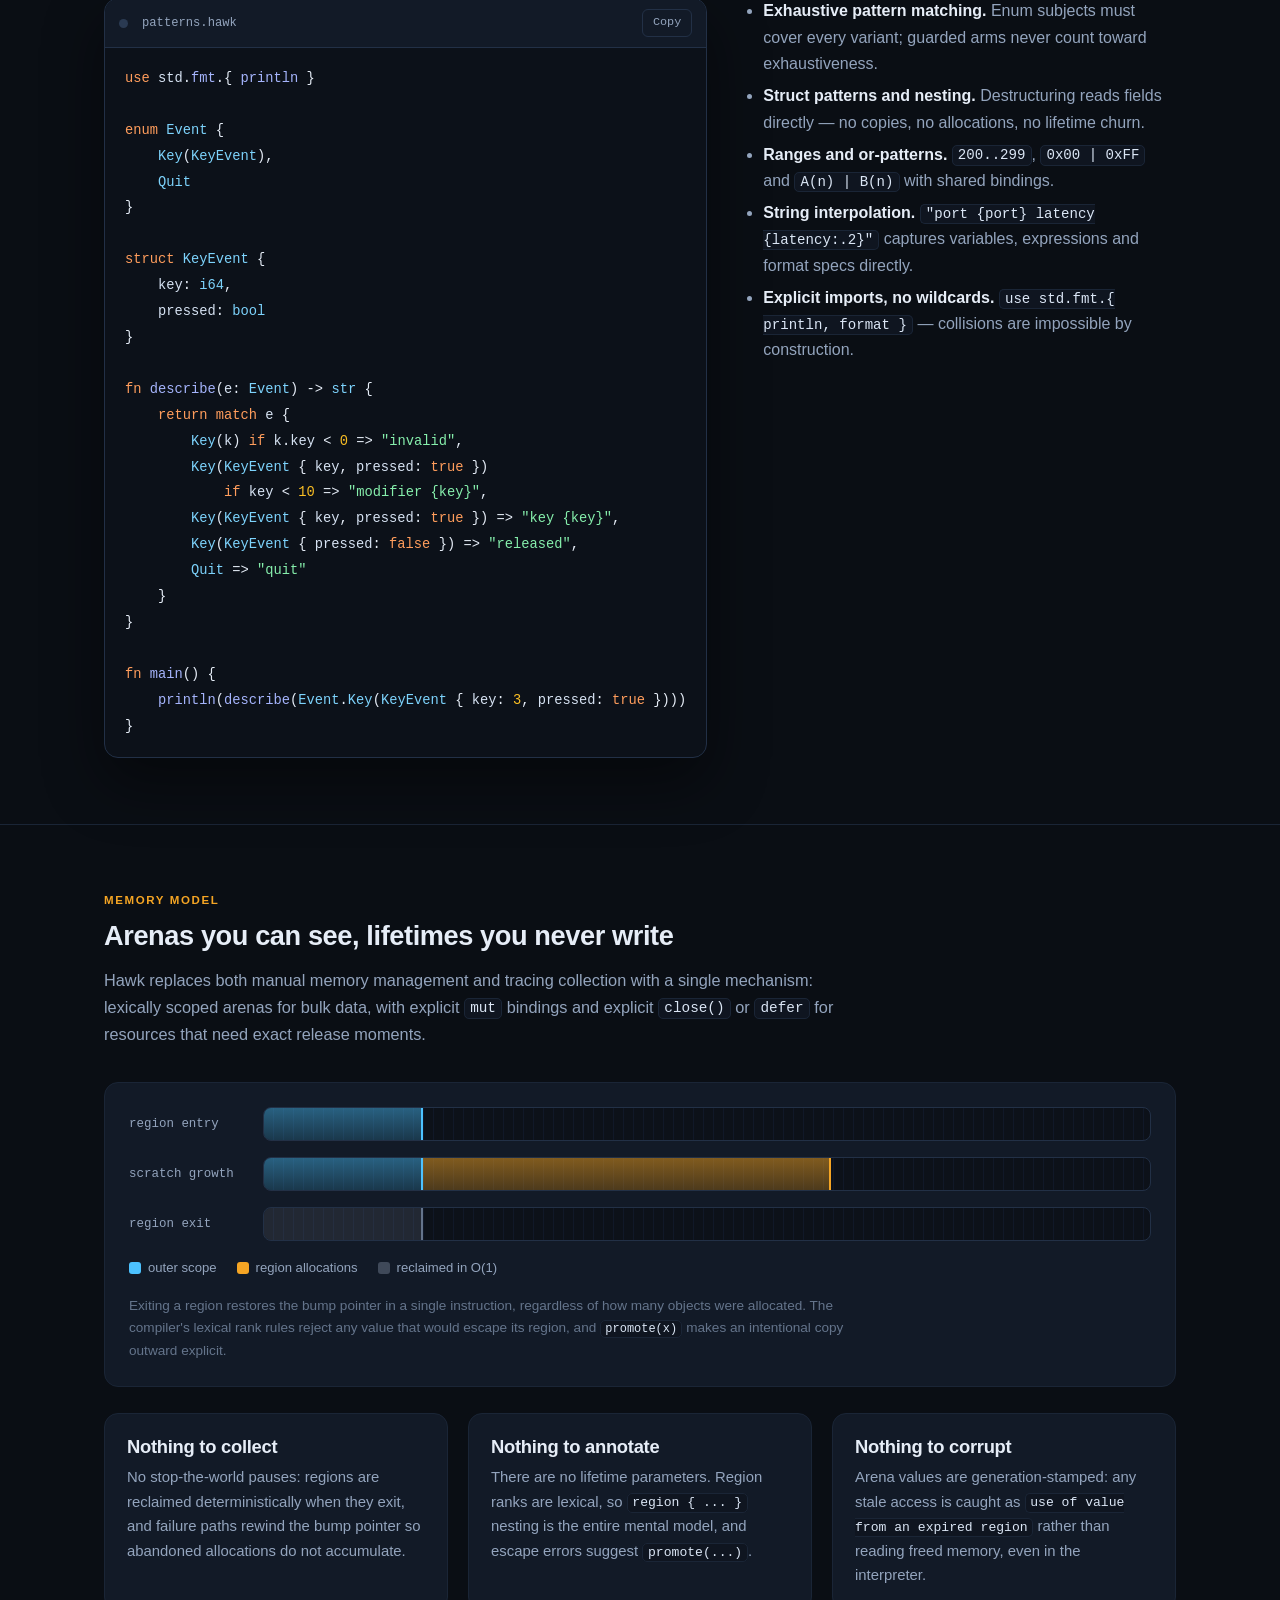
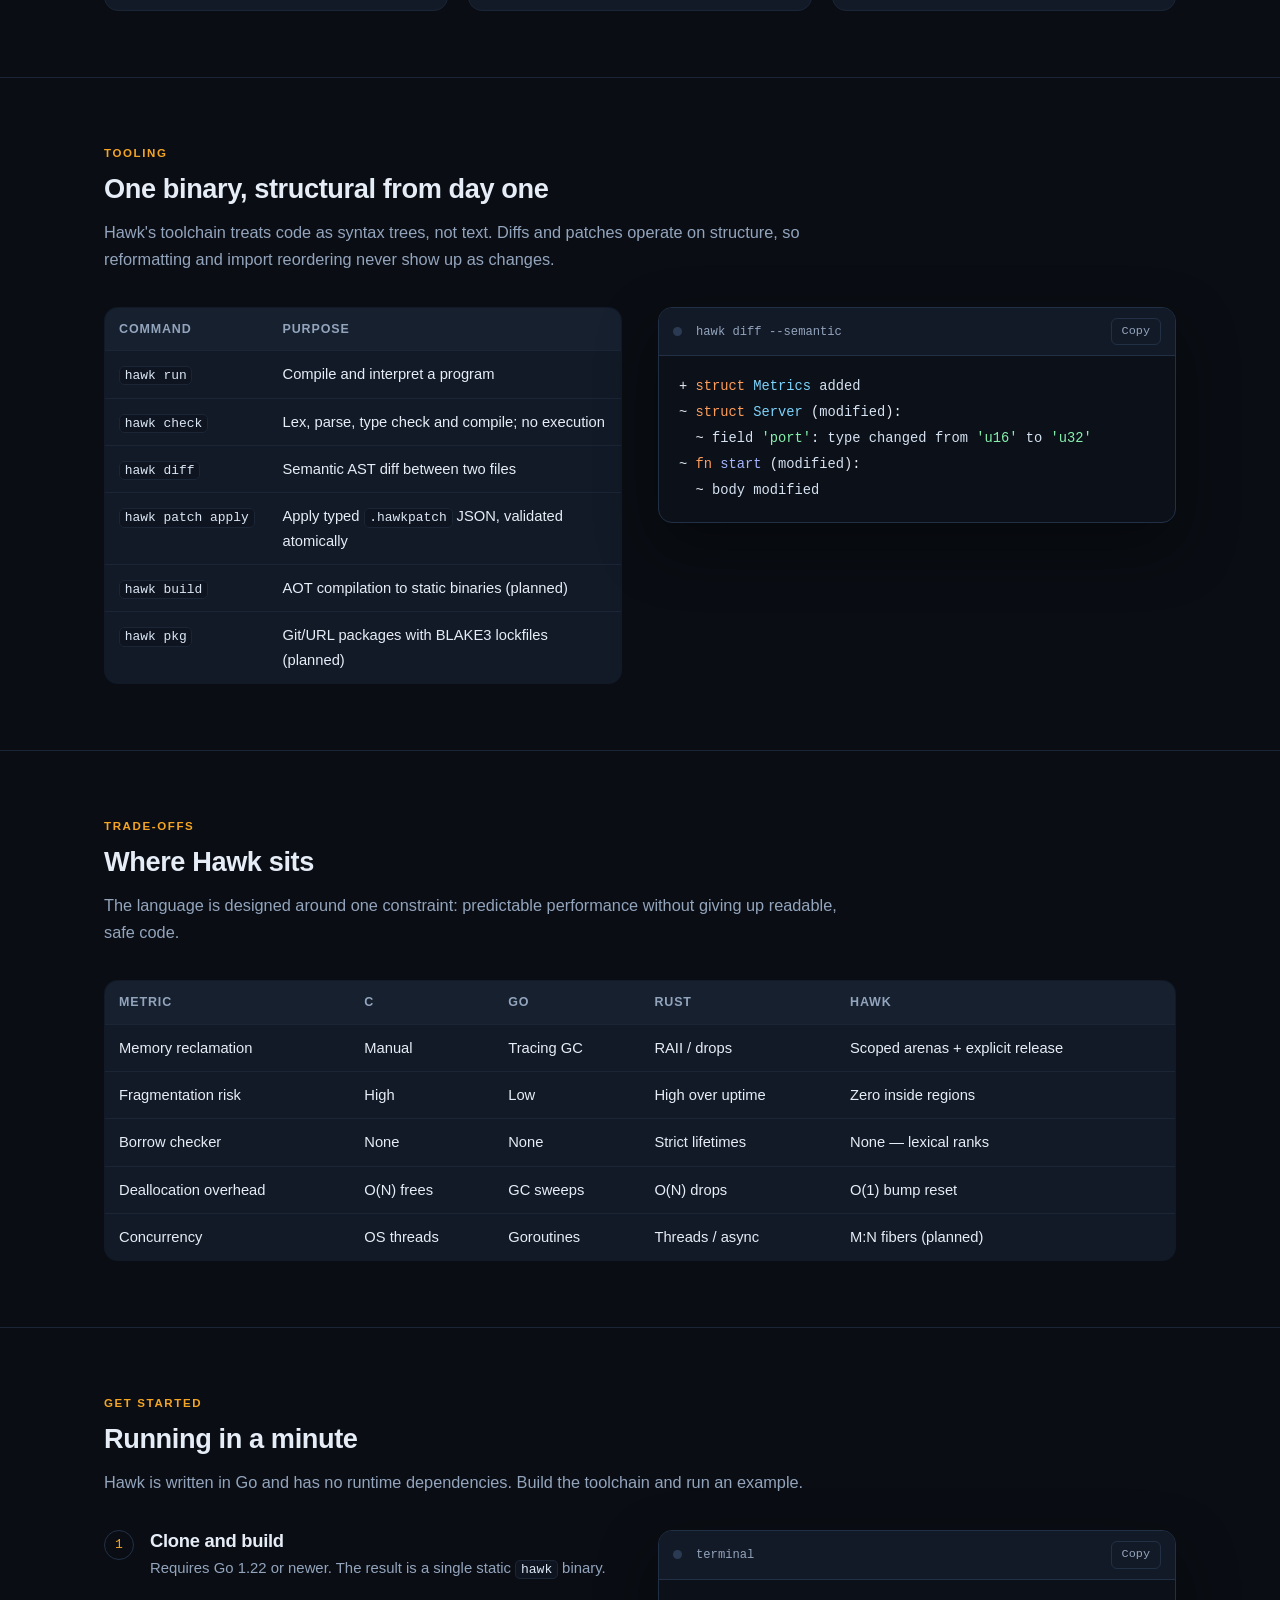
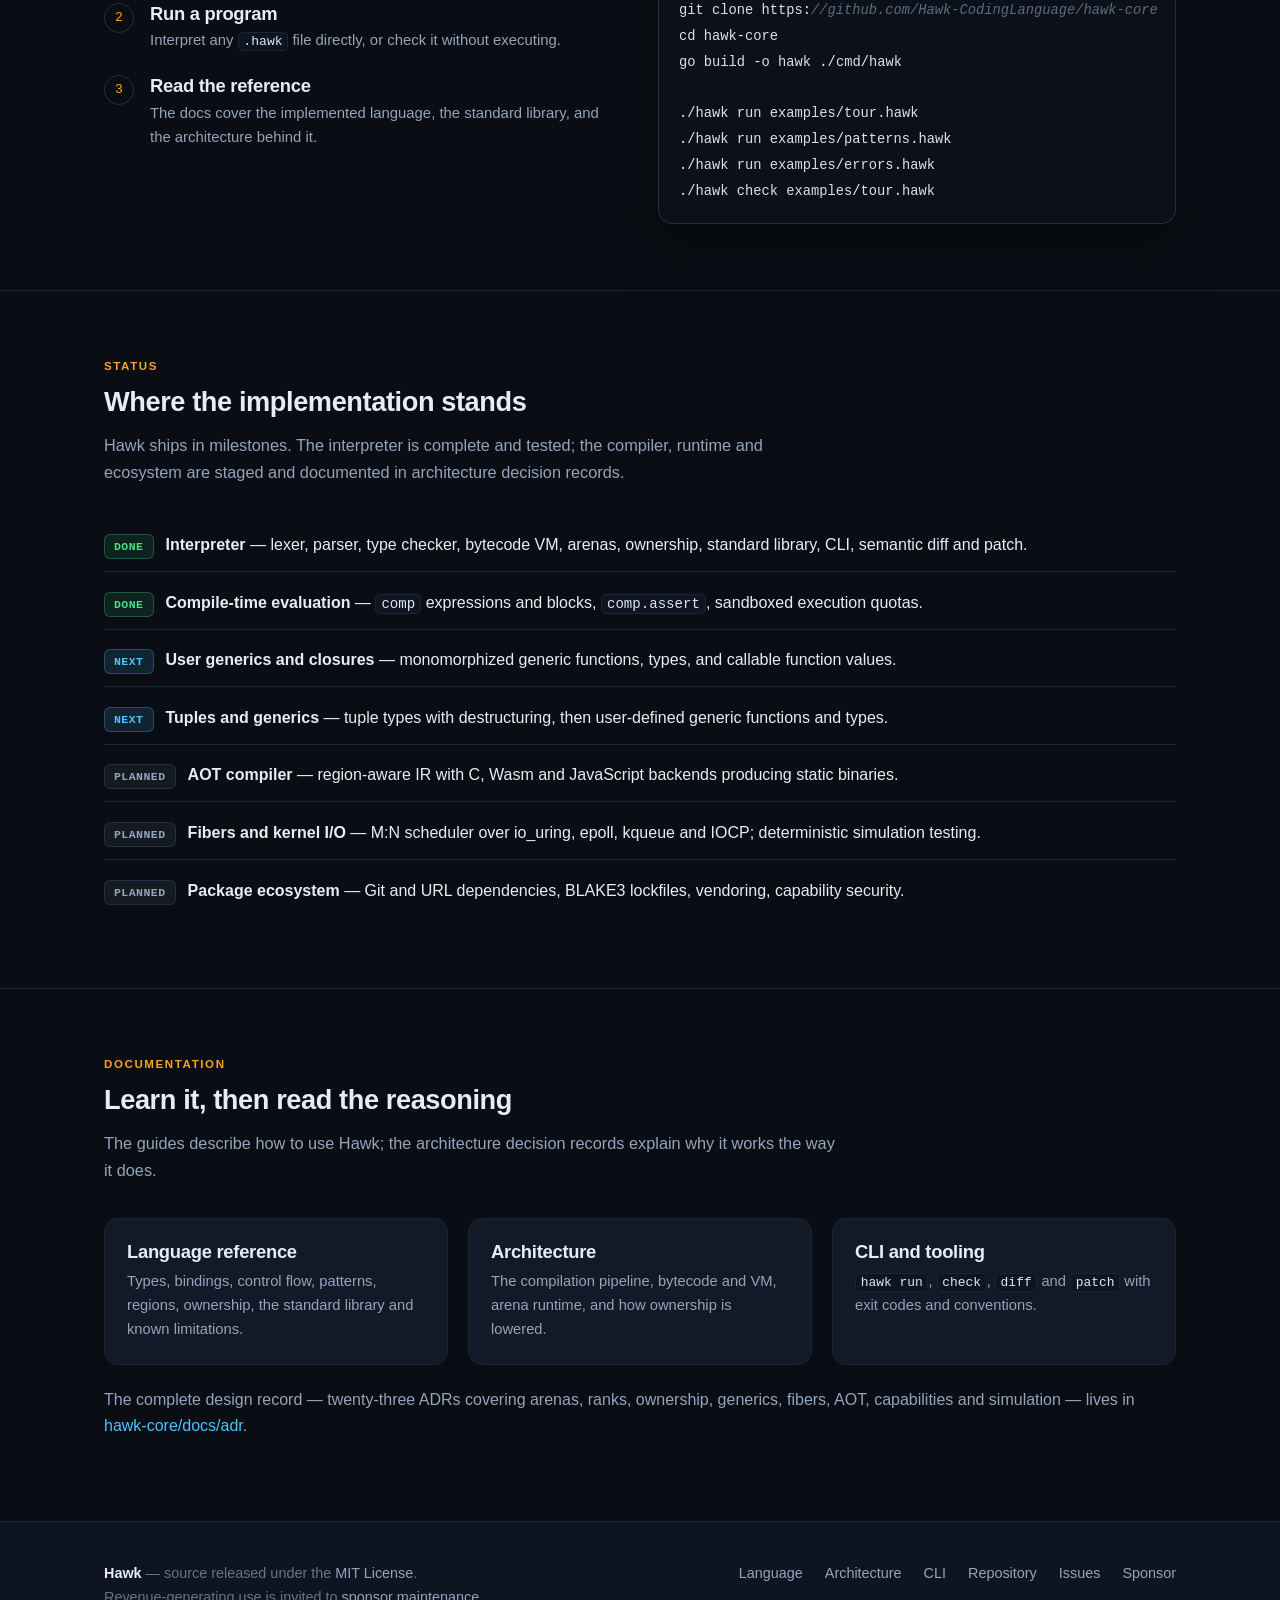
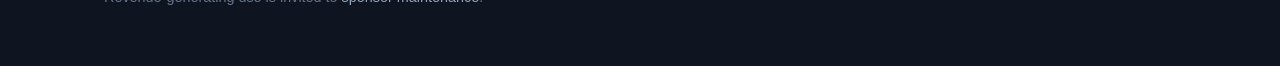
==== commit 087c8112: "Document res types, defer and the linear consumption check" ====
--- a/index.html
+++ b/index.html
@@ -171,7 +171,7 @@
     <div class="section-head">
       <div class="kicker">Memory model</div>
       <h2>Arenas you can see, lifetimes you never write</h2>
-      <p>Hawk replaces both manual memory management and tracing collection with a single mechanism: lexically scoped arenas for bulk data, with explicit <code>mut</code> bindings and explicit <code>close()</code> calls for resources that need exact release moments.</p>
+      <p>Hawk replaces both manual memory management and tracing collection with a single mechanism: lexically scoped arenas for bulk data, with explicit <code>mut</code> bindings and explicit <code>close()</code> or <code>defer</code> for resources that need exact release moments.</p>
     </div>
 
     <div class="arena">
